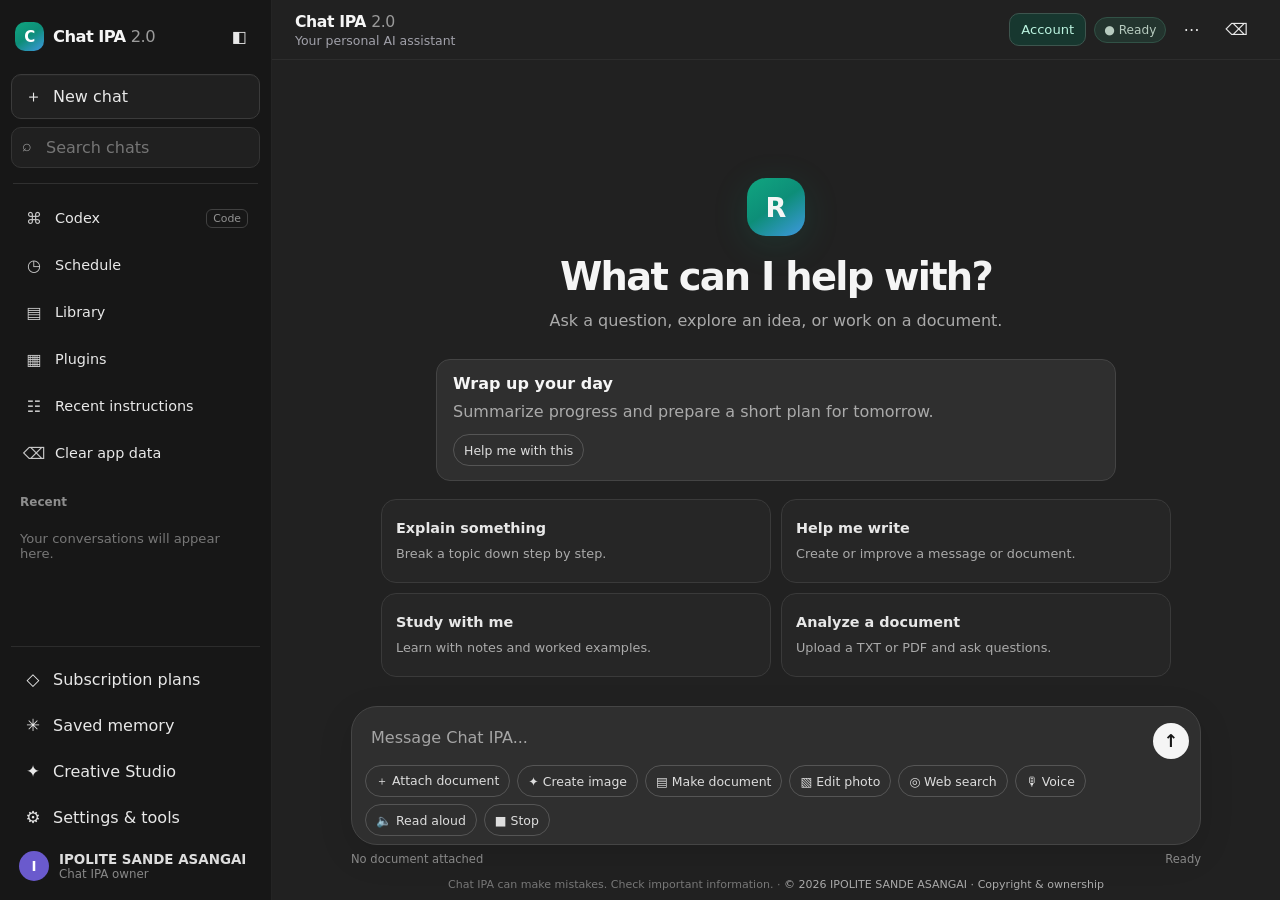
==== templates/index.html @ 5625fd74 "Finish Chat IPA branding in app UI" ====
<!DOCTYPE html>
<html lang="en">
<head>
  <meta charset="UTF-8">
  <meta name="viewport" content="width=device-width, initial-scale=1, viewport-fit=cover">
  <meta name="theme-color" content="#212121">
  <meta name="application-name" content="Chat IPA">
  <meta name="apple-mobile-web-app-capable" content="yes">
  <meta name="apple-mobile-web-app-title" content="Chat IPA">
  <meta name="apple-mobile-web-app-status-bar-style" content="black-translucent">
  <meta name="description" content="Chat IPA — your personal AI assistant for chat, voice, documents and web search.">
  <meta name="robots" content="index, follow">
  <link rel="canonical" href="https://rydon-ai-2.onrender.com/">
  <meta property="og:type" content="website">
  <meta property="og:site_name" content="Chat IPA">
  <meta property="og:title" content="Chat IPA — Your Personal AI Assistant">
  <meta property="og:description" content="Chat with Chat IPA, use voice features, work with documents, and search the web.">
  <meta property="og:url" content="https://rydon-ai-2.onrender.com/">
  <meta name="twitter:card" content="summary">
  <meta name="twitter:title" content="Chat IPA — Your Personal AI Assistant">
  <meta name="twitter:description" content="Chat with Chat IPA, use voice features, work with documents, and search the web.">
  <link rel="manifest" href="/static/manifest.webmanifest">
  <link rel="icon" href="/static/rydon-icon.svg" type="image/svg+xml">
  <link rel="apple-touch-icon" sizes="180x180" href="/static/apple-touch-icon.png">
  <title>Chat IPA</title>
  <style>
    :root{color-scheme:dark;--bg:#212121;--sidebar:#171717;--panel:#2f2f2f;--panel2:#262626;--line:#3c3c3c;--text:#f5f5f5;--muted:#aaa;--accent:#10a37f}
    *{box-sizing:border-box}html,body{height:100%;width:100%;margin:0}
    body{font-family:Inter,ui-sans-serif,system-ui,-apple-system,BlinkMacSystemFont,"Segoe UI",sans-serif;background:var(--bg);color:var(--text);overflow:hidden}
    button,input,textarea{font:inherit}button{cursor:pointer;color:inherit}
    .app{height:100dvh;display:flex;width:100%}
    .sidebar{width:265px;flex:0 0 265px;background:var(--sidebar);display:flex;flex-direction:column;padding:12px;gap:10px;border-right:1px solid #252525;transition:width .2s,flex-basis .2s}
    .brand-row{display:flex;align-items:center;justify-content:space-between;padding:5px 3px 10px}
    .brand{display:flex;align-items:center;gap:9px;font-weight:750;letter-spacing:-.04em;font-size:1.02rem}
    .brand-mark{width:29px;height:29px;border-radius:10px;background:linear-gradient(135deg,#10a37f,#4d9bff);display:grid;place-items:center;font-size:15px;font-weight:800;color:white}
    .icon-btn,.side-btn{border:1px solid transparent;background:transparent;border-radius:10px;display:flex;align-items:center;gap:10px;padding:10px 11px;color:#e8e8e8;text-align:left}
    .icon-btn{justify-content:center;padding:8px;min-width:34px}
    .icon-btn:hover,.side-btn:hover,.chat-item:hover{background:#262626}
    .side-btn.primary{border-color:#3d3d3d;background:#202020}
    .side-btn .glyph{width:20px;text-align:center;font-size:1.05rem}
    .search-wrap{position:relative}
    #searchChats{width:100%;padding:10px 11px 10px 34px;border:1px solid #303030;background:#202020;color:white;border-radius:10px;outline:none}
    .search-icon{position:absolute;left:11px;top:9px;color:#999}
    .section-label{font-size:.75rem;color:#8e8e8e;font-weight:650;padding:12px 9px 2px}
    #chatList{overflow:auto;display:flex;flex-direction:column;gap:3px;min-height:0}
    .chat-item{display:flex;align-items:center;gap:7px;border:0;background:transparent;border-radius:8px;text-align:left;padding:10px;font-size:.87rem;color:#ddd;min-width:0}
    .chat-item.active{background:#292929}
    .chat-item span{overflow:hidden;text-overflow:ellipsis;white-space:nowrap;flex:1}
    .chat-item .delete-chat{border:0;background:transparent;color:#999;padding:2px 5px;border-radius:5px;display:none}
    .chat-item:hover .delete-chat{display:block}
    .sidebar-bottom{margin-top:auto;border-top:1px solid #2c2c2c;padding-top:10px;display:grid;gap:4px}
    .profile{display:flex;align-items:center;gap:10px;padding:9px 8px;color:#ddd;font-size:.84rem}
    .avatar{width:30px;height:30px;border-radius:50%;background:#6a5acd;display:grid;place-items:center;font-weight:700;color:#fff}
    .main{flex:1;min-width:0;display:flex;flex-direction:column;height:100dvh;position:relative}
    .topbar{height:58px;flex:0 0 58px;display:flex;align-items:center;justify-content:space-between;padding:0 20px;border-bottom:1px solid rgba(255,255,255,.045)}
    .top-title{font-weight:650;font-size:.98rem}.top-sub{font-size:.78rem;color:#999;margin-top:2px}
    .top-actions{display:flex;align-items:center;gap:8px}
    .status-pill{font-size:.76rem;color:#b7cbbf;background:#23342e;border:1px solid #315246;border-radius:20px;padding:5px 9px}
    #chat{flex:1;min-height:0;overflow-y:auto;overflow-wrap:anywhere;scroll-behavior:smooth;padding:24px 22px 20px}
    .welcome{max-width:760px;margin:10vh auto 0;text-align:center}
    .welcome-mark{width:58px;height:58px;margin:0 auto 18px;border-radius:19px;display:grid;place-items:center;background:linear-gradient(135deg,#10a37f,#4d9bff);font-size:27px;font-weight:800;box-shadow:0 10px 40px #0004}
    .welcome h1{font-size:clamp(1.7rem,3vw,2.5rem);font-weight:650;letter-spacing:-.05em;margin:0 0 9px}
    .welcome p{color:#aaa;margin:0 0 25px}
    .suggestions{display:grid;grid-template-columns:repeat(2,minmax(0,1fr));gap:10px;text-align:left}
    .suggestion{background:#262626;border:1px solid #3b3b3b;border-radius:15px;padding:14px;color:#e7e7e7;text-align:left;line-height:1.4}
    .suggestion:hover{background:#303030;border-color:#555}
    .suggestion strong{display:block;font-size:.9rem;margin-bottom:4px}.suggestion small{color:#aaa;font-size:.8rem}
    .messages{max-width:790px;margin:0 auto}
    .msg-row{display:flex;gap:12px;margin:0 0 25px;align-items:flex-start;width:100%}
    .msg-avatar{width:30px;height:30px;flex:0 0 30px;border-radius:50%;display:grid;place-items:center;font-size:.83rem;font-weight:750}
    .msg-avatar.user-avatar{background:#555}.msg-avatar.ai-avatar{background:#10a37f;color:white}
    .msg-content{min-width:0;flex:1;padding-top:3px;line-height:1.72;font-size:.96rem;white-space:pre-wrap;overflow-wrap:anywhere}
    .user-message-row{justify-content:flex-end}
    .user-message-row .msg-avatar{display:none}
    .user-message-row .msg-content{flex:0 1 auto;max-width:min(78%,640px);padding:10px 15px;border:1px solid #414141;border-radius:20px;background:#303030;line-height:1.55}
    .assistant-message-row .msg-content{max-width:100%}
    @media(max-width:600px){.user-message-row .msg-content{max-width:90%}}
    .msg-actions{display:flex;gap:5px;margin-top:8px}
    .msg-actions button{background:transparent;border:1px solid transparent;color:#999;padding:4px 7px;border-radius:7px;font-size:.76rem}
    .msg-actions button:hover{border-color:#454545;color:#eee}
    .composer-area{padding:12px 20px calc(10px + env(safe-area-inset-bottom, 0px));flex:0 0 auto}
    .composer-shell{max-width:820px;margin:0 auto;background:#2f2f2f;border:1px solid #484848;border-radius:24px;padding:10px 11px 8px;box-shadow:0 8px 35px #0002}
    #form{display:flex;align-items:flex-end;gap:8px}
    #message{flex:1;min-width:0;max-height:180px;resize:vertical;border:0;outline:0;background:transparent;color:white;padding:9px 8px;line-height:1.5}
    #message::placeholder{color:#a5a5a5}
    .send-btn{background:#f5f5f5;color:#171717;border:0;border-radius:50%;width:36px;height:36px;display:grid;place-items:center;font-weight:800;font-size:1.1rem;flex:0 0 36px}
    .send-btn:disabled{opacity:.45;cursor:wait}
    .composer-tools{display:flex;align-items:center;gap:7px;flex-wrap:wrap;padding:6px 2px 0}
    .tool-btn,.file-label{background:transparent;border:1px solid #555;color:#ddd;border-radius:18px;padding:6px 10px;font-size:.78rem;display:inline-flex;align-items:center;gap:6px}
    .tool-btn:hover,.file-label:hover{background:#3c3c3c}
    .tool-btn.active{border-color:#10a37f;color:#7fe2c3;background:#17372f}
    .tool-btn:disabled{opacity:.45;cursor:wait}
    .tool-btn.mode-active{border-color:#10a37f;color:#8ee7ca;background:#17372f}
    #file{display:none}
    .chat-generated-image{display:block;max-width:min(100%,640px);max-height:640px;object-fit:contain;border-radius:14px;border:1px solid #454545;margin-top:12px;background:#171717}
    .image-result-actions{display:flex;gap:8px;flex-wrap:wrap;margin-top:9px}
    .image-result-actions a{font-size:.8rem;color:#ddd;text-decoration:none;border:1px solid #555;border-radius:9px;padding:6px 10px}
    .image-result-actions a:hover{background:#383838}
    .statusline{max-width:820px;margin:7px auto 0;display:flex;justify-content:space-between;gap:10px;color:#888;font-size:.72rem;min-height:1.2em}
    .legal{font-size:.69rem;color:#777;text-align:center;padding:0 12px 9px}
    .legal a{color:#aaa;text-decoration:none}.legal a:hover{text-decoration:underline}
    .mobile-menu{display:none}
    .sidebar.collapsed{width:0;flex-basis:0;padding:0;overflow:hidden;border:0}
    @media(max-width:760px){
      .sidebar{position:fixed;z-index:20;inset:0 auto 0 0;width:270px;transform:translateX(-100%);box-shadow:15px 0 50px #0007}
      .sidebar.mobile-open{transform:translateX(0)}
      .mobile-menu{display:flex}
      .topbar{padding:0 12px}.composer-area{padding:8px 10px calc(8px + env(safe-area-inset-bottom, 0px))}.status-pill{display:none}
      #chat{padding:16px 13px}.welcome{margin-top:8vh}.suggestions{grid-template-columns:1fr}
      .msg-row{gap:9px;margin-bottom:20px}.msg-content{font-size:.93rem}
      .legal{font-size:.64rem}.tool-btn,.file-label{padding:6px 8px}
    }

    .account-btn{border:1px solid #3d554e;background:#17372f;color:#baf3df;border-radius:10px;padding:8px 11px;font-size:.82rem;white-space:nowrap}
    .account-btn:hover{background:#21473c}
    .modal-backdrop{position:fixed;inset:0;z-index:100;background:#000b;display:flex;align-items:center;justify-content:center;padding:18px;overflow:auto}
    .modal-backdrop[hidden]{display:none}
    .account-modal{position:relative;width:min(440px,100%);max-height:min(90dvh,900px);overflow:auto;background:#212121;border:1px solid #3d3d3d;border-radius:24px;box-shadow:0 24px 90px #0009;padding:30px 28px 26px}
    .modal-head{display:flex;flex-direction:column;align-items:center;text-align:center;gap:0;margin-bottom:24px;padding:6px 24px 0}
    .modal-head h2{margin:0;font-size:1.55rem;font-weight:650;letter-spacing:-.04em}.modal-head p{margin:8px 0 0;color:#aaa;font-size:.9rem;line-height:1.45}
    .account-brandmark{width:44px;height:44px;border-radius:15px;background:linear-gradient(135deg,#10a37f,#4d9bff);display:grid;place-items:center;color:white;font-weight:800;font-size:1.35rem;margin:0 auto 17px;box-shadow:0 7px 25px #0004}
    #closeAccountModal{position:absolute;top:0;right:0;width:34px;height:34px;padding:5px;border-radius:50%;font-size:15px}
    .modal-close{border:1px solid #444;background:#292929;color:#fff;border-radius:9px;padding:7px 11px}
    .account-tabs{display:flex;gap:4px;margin:0 0 22px;padding:4px;background:#171717;border:1px solid #383838;border-radius:12px}
    .account-tab{flex:1;border:1px solid transparent;background:transparent;color:#aaa;border-radius:8px;padding:10px;font-weight:600}
    .account-tab.active{background:#303030;border-color:#414141;color:#fff}
    .account-field{display:block;width:100%;margin:8px 0 18px;background:#171717;border:1px solid #4a4a4a;border-radius:12px;color:white;padding:13px 14px;font:inherit;outline:none;transition:border-color .15s,box-shadow .15s}.account-field:focus{border-color:#10a37f;box-shadow:0 0 0 3px #10a37f26}
    .account-form label{font-size:.86rem;color:#e5e5e5;font-weight:550}
    .account-primary{border:0;background:#f5f5f5;color:#171717;border-radius:12px;padding:13px 14px;font-weight:700;width:100%;transition:opacity .15s,transform .15s}.account-primary:hover{background:#e7e7e7}.account-primary:active{transform:scale(.99)}
    .account-primary:disabled{opacity:.55;cursor:wait}
    .account-message{min-height:1.5em;color:#baf3df;font-size:.85rem;margin:10px 0}
    .account-message.error{color:#ffb4b4}
    .plan-grid{display:grid;grid-template-columns:repeat(3,minmax(0,1fr));gap:12px;margin:16px 0}
    .plan-card{display:flex;flex-direction:column;gap:10px;border:1px solid #414141;background:#262626;border-radius:15px;padding:15px;min-width:0}
    .plan-card.featured{border-color:#10a37f;background:#1d302b}
    .plan-card h3{margin:0;font-size:1.05rem}.plan-price{font-size:1.2rem;font-weight:750}.plan-card p,.plan-card li{font-size:.82rem;color:#bbb;line-height:1.5}
    .plan-card ul{padding-left:18px;margin:0;flex:1}.plan-card button{margin-top:auto}
    .account-summary{border:1px solid #414141;background:#262626;border-radius:13px;padding:14px;margin:12px 0}
    .account-summary strong{display:block;font-size:1rem}.account-summary span{color:#aaa;font-size:.84rem}
    @media(max-width:650px){.plan-grid{grid-template-columns:1fr}.account-modal{padding:26px 20px 22px;border-radius:22px}.top-actions .account-btn{font-size:.74rem;padding:7px 8px}}
    @media(prefers-reduced-motion:reduce){*,*::before,*::after{scroll-behavior:auto!important;transition:none!important}}
  </style>
  <link rel="stylesheet" href="/static/workspace.css?v=2">
  <link rel="stylesheet" href="/static/window-refresh.css?v=1">
</head>
<body>
<div class="app">
  <aside class="sidebar" id="sidebar">
    <div class="brand-row">
      <div class="brand"><span class="brand-mark">C</span><span>Chat IPA <span style="color:#9b9b9b;font-weight:500">2.0</span></span></div>
      <button class="icon-btn" id="closeSidebar" type="button" aria-label="Close sidebar">◧</button>
    </div>
    <button class="side-btn primary" id="newChat" type="button"><span class="glyph">＋</span> New chat</button>
    <div class="search-wrap"><span class="search-icon">⌕</span><input id="searchChats" type="search" placeholder="Search chats" aria-label="Search chats"></div>
    <div class="section-label">Recent</div>
    <div id="chatList"></div>
    <div class="sidebar-bottom">
      <button class="side-btn" id="plansButton" type="button"><span class="glyph">◇</span> Subscription plans</button>
      <button class="side-btn" id="memory" type="button"><span class="glyph">✳</span> Saved memory</button>
      <a class="side-btn" href="/studio" style="text-decoration:none"><span class="glyph">✦</span> Creative Studio</a>
      <button class="side-btn" id="settings" type="button"><span class="glyph">⚙</span> Settings & tools</button>
      <div class="profile"><div class="avatar">I</div><div><div style="font-weight:650">IPOLITE SANDE ASANGAI</div><div style="color:#888;font-size:.74rem">Chat IPA owner</div></div></div>
    </div>
  </aside>
  <main class="main">
    <header class="topbar">
      <div style="display:flex;align-items:center;gap:10px;min-width:0">
        <button class="icon-btn mobile-menu" id="openSidebar" type="button" aria-label="Open sidebar">☰</button>
        <div><div class="top-title">Chat IPA <span style="color:#999;font-weight:450">2.0</span></div><div class="top-sub">Your personal AI assistant</div></div>
      </div>
      <div class="top-actions"><button class="account-btn" id="accountButton" type="button">Log in / Create account</button><span class="status-pill" id="connectionBadge">● Ready</span><button class="icon-btn" id="clear" type="button" title="Clear current chat" aria-label="Clear current chat">⌫</button></div>
    </header>
    <section id="chat" aria-live="polite"></section>
    <section class="composer-area">
      <div class="composer-shell">
        <form id="form">
          <textarea id="message" rows="1" placeholder="Message Chat IPA..." autocomplete="off" required maxlength="4000"></textarea>
          <button class="send-btn" id="send" type="submit" title="Send message" aria-label="Send message">↑</button>
        </form>
        <div class="composer-tools">
          <label class="file-label" for="file">＋ Attach document</label><input id="file" type="file" accept=".txt,.pdf,text/plain,application/pdf">
          <button class="tool-btn" id="createImage" type="button" aria-pressed="false">✦ Create image</button>
          <button class="tool-btn" id="createDocument" type="button" aria-pressed="false">▤ Make document</button>
          <button class="tool-btn" id="editImage" type="button">▧ Edit photo</button>
          <input id="imageFile" type="file" accept="image/jpeg,image/png,image/webp" style="display:none">
          <button class="tool-btn" id="webSearch" type="button" aria-pressed="false">◎ Web search</button>
          <button class="tool-btn" id="voice" type="button">🎙 Voice</button>
          <button class="tool-btn" id="replyVoice" type="button">🔈 Read aloud</button>
          <button class="tool-btn" id="stopVoice" type="button">■ Stop</button>
        </div>
      </div>
      <div class="statusline"><span id="fileStatus">No document attached</span><span id="status">Ready</span></div>
    </section>
    <footer class="legal">Chat IPA can make mistakes. Check important information. · <a href="/copyright">© 2026 IPOLITE SANDE ASANGAI · Copyright &amp; ownership</a></footer>
  </main>
</div>
<div class="modal-backdrop" id="accountBackdrop" hidden>
  <section class="account-modal" role="dialog" aria-modal="true" aria-labelledby="accountModalTitle">
    <div class="modal-head">
      <button class="modal-close" id="closeAccountModal" type="button" aria-label="Close account window">✕</button>
      <div class="account-brandmark" aria-hidden="true">C</div>
      <h2 id="accountModalTitle">Welcome to Chat IPA</h2>
      <p>Log in or create an account to continue</p>
    </div>
    <div id="accountSignedOut">
      <div class="account-tabs">
        <button class="account-tab active" id="showLogin" type="button">Log in</button>
        <button class="account-tab" id="showRegister" type="button">Create account</button>
      </div>
      <form class="account-form" id="accountForm">
        <div id="registerNameWrap" hidden><label for="accountName">Full name</label><input class="account-field" id="accountName" name="name" autocomplete="name" maxlength="80" placeholder="Your name"></div>
        <label for="accountEmail">Email address</label><input class="account-field" id="accountEmail" name="email" type="email" autocomplete="email" maxlength="254" required placeholder="you@example.com">
        <label for="accountPassword">Password</label><input class="account-field" id="accountPassword" name="password" type="password" autocomplete="current-password" minlength="10" maxlength="256" required placeholder="At least 10 characters">
        <button class="account-primary" id="accountSubmit" type="submit">Log in</button>
      </form>
    </div>
    <div id="accountSignedIn" hidden>
      <div class="account-summary"><strong id="accountDisplayName">Welcome back</strong><span id="accountDisplayEmail"></span><p id="accountPlanStatus"></p></div>
      <div style="display:flex;gap:8px;flex-wrap:wrap"><button class="account-primary" id="managePlans" type="button" style="flex:1">View plans</button><button class="modal-close" id="logoutButton" type="button">Log out</button></div>
    </div>
    <div class="account-message" id="accountMessage" role="status" aria-live="polite"></div>
    <div id="subscriptionArea" hidden>
      <h3 style="margin:18px 0 4px">Choose your plan</h3>
      <p style="color:#aaa;font-size:.85rem;margin:0">Choose Free or a paid subscription. Paid access activates only after the payment provider confirms it.</p>
      <div class="plan-grid">
        <article class="plan-card">
          <h3>Free</h3><div class="plan-price">KSh 0</div>
          <p>Get started with core RYDON features.</p>
          <ul><li>Basic AI chat, subject to availability</li><li>Creative Studio access</li><li>Usage limits apply</li></ul>
          <button class="modal-close plan-action" data-plan="free" type="button">Use Free</button>
        </article>
        <article class="plan-card featured">
          <h3>Plus</h3><div class="plan-price">Monthly subscription</div>
          <p>For regular study, writing and creative work.</p>
          <ul><li>Higher-tier plan when configured</li><li>Subscription managed securely</li><li>Provider quotas still apply</li></ul>
          <button class="account-primary plan-action" data-plan="plus" type="button">Choose Plus</button>
        </article>
        <article class="plan-card">
          <h3>Pro</h3><div class="plan-price">Monthly subscription</div>
          <p>For heavier personal and professional use.</p>
          <ul><li>Highest RYDON plan tier when configured</li><li>Subscription managed securely</li><li>Provider quotas still apply</li></ul>
          <button class="account-primary plan-action" data-plan="pro" type="button">Choose Pro</button>
        </article>
      </div>
      <p style="color:#888;font-size:.78rem">Important: paid plan prices and feature limits must be configured by the owner in Stripe before checkout is enabled. No payment is taken by this page itself.</p>
    </div>
  </section>
</div>
<script>
  const chat = document.getElementById('chat');
  const form = document.getElementById('form');
  const input = document.getElementById('message');
  const send = document.getElementById('send');
  const status = document.getElementById('status');
  const badge = document.getElementById('connectionBadge');
  const fileInput = document.getElementById('file');
  const fileStatus = document.getElementById('fileStatus');
  const createImageButton = document.getElementById('createImage');
  const editImageButton = document.getElementById('editImage');
  const imageFileInput = document.getElementById('imageFile');
  const createDocumentButton = document.getElementById('createDocument');
  let documentMode = false;
  let imageMode = '';
  let selectedImageFile = null;
  const webSearch = document.getElementById('webSearch');
  const voiceButton = document.getElementById('voice');
  const replyVoiceButton = document.getElementById('replyVoice');
  const stopVoiceButton = document.getElementById('stopVoice');
  const sidebar = document.getElementById('sidebar');
  const chatList = document.getElementById('chatList');
  const searchChats = document.getElementById('searchChats');
  const MEMORY_KEY = 'rydon_ai_saved_memory_v1';
  const CONVERSATIONS_KEY = 'rydon_ai_conversations_v1';
  const LEGACY_KEY = 'rydon_ai_history_v2';
  let savedMemory = [];
  try {
    const storedMemory = JSON.parse(localStorage.getItem(MEMORY_KEY) || '[]');
    if (Array.isArray(storedMemory)) savedMemory = storedMemory.filter(x => typeof x === 'string').map(x => x.slice(0,500)).slice(-30);
  } catch (_) { savedMemory = []; }
  let conversations = [];
  try {
    const stored = JSON.parse(localStorage.getItem(CONVERSATIONS_KEY) || '[]');
    if (Array.isArray(stored)) conversations = stored.filter(c => c && typeof c.id === 'string' && Array.isArray(c.messages)).slice(0,60);
  } catch (_) { conversations = []; }
  let activeId = null;
  let history = [];
  let documentContext = '';
  let recognition = null;
  let webEnabled = false;
  let speakReplies = false;
  try {
    const oldHistory = JSON.parse(localStorage.getItem(LEGACY_KEY) || '[]');
    if (!conversations.length && Array.isArray(oldHistory) && oldHistory.length) {
      const msgs = oldHistory.filter(x => x && ['user','assistant'].includes(x.role) && typeof x.content === 'string').slice(-60);
      if (msgs.length) conversations.push({id: makeId(), title: titleFrom(msgs.find(x=>x.role==='user')?.content || 'Previous chat'), messages: msgs, updated: Date.now()});
    }
  } catch (_) {}
  function makeId(){return 'c'+Date.now().toString(36)+Math.random().toString(36).slice(2,7)}
  function titleFrom(s){const t=String(s||'New chat').replace(/\s+/g,' ').trim();return t.length>34?t.slice(0,34)+'…':(t||'New chat')}
  function activeConversation(){return conversations.find(c=>c.id===activeId)}
  function persist(){try{localStorage.setItem(CONVERSATIONS_KEY,JSON.stringify(conversations.slice(0,60)))}catch(_){status.textContent='Browser storage is full; some chat history may not save.'}}
  function renderChatList(){
    const q=searchChats.value.trim().toLowerCase();
    chatList.innerHTML='';
    const filtered=conversations.filter(c=>!q||c.title.toLowerCase().includes(q)||c.messages.some(m=>String(m.content).toLowerCase().includes(q))).sort((a,b)=>(b.updated||0)-(a.updated||0));
    if(!filtered.length){const empty=document.createElement('div');empty.style.cssText='padding:12px 9px;color:#777;font-size:.82rem';empty.textContent=q?'No matching chats':'Your conversations will appear here.';chatList.appendChild(empty);return}
    filtered.forEach(c=>{
      const row=document.createElement('div');row.className='chat-item'+(c.id===activeId?' active':'');row.dataset.chatId=c.id;
      const label=document.createElement('span');label.textContent=c.title;label.title=c.title;
      const del=document.createElement('button');del.className='delete-chat';del.type='button';del.textContent='×';del.title='Delete chat';del.setAttribute('aria-label','Delete '+c.title);
      del.addEventListener('click',e=>{e.stopPropagation();if(!confirm('Delete this conversation?'))return;conversations=conversations.filter(x=>x.id!==c.id);if(activeId===c.id){activeId=null;history=[];showWelcome()}persist();renderChatList()});
      row.append(label,del);row.addEventListener('click',()=>loadConversation(c.id));chatList.appendChild(row);
    });
  }
  function ensureConversation(firstMessage){
    let c=activeConversation();
    if(!c){c={id:makeId(),title:titleFrom(firstMessage||'New chat'),messages:[],updated:Date.now()};conversations.unshift(c);activeId=c.id}
    if(firstMessage&&(!c.messages.length||c.title==='New chat'))c.title=titleFrom(firstMessage);
    c.updated=Date.now();persist();renderChatList();return c;
  }
  function showWelcome(){
    chat.innerHTML='';
    const wrap=document.createElement('div');wrap.className='welcome';
    const mark=document.createElement('div');mark.className='welcome-mark';mark.textContent='R';
    const h=document.createElement('h1');h.textContent='What can I help with?';
    const p=document.createElement('p');p.textContent='Ask a question, explore an idea, or work on a document.';
    // Proactive suggestions use only information already available in this browser.
    const proactive=document.createElement('section');proactive.className='proactive-card';
    proactive.style.cssText='margin:18px auto;padding:14px 16px;max-width:680px;border:1px solid var(--border,#444);border-radius:14px;text-align:left;background:var(--panel,#171717)';
    let proactiveTitle='A useful next step',proactiveText='Want help planning your day? I can turn a goal into clear next actions.';
    try{
      const hour=new Date().getHours();
      if(hour<12){proactiveTitle='Plan your morning';proactiveText='Pick one important task and let RYDON break it into manageable steps.'}
      else if(hour<18){proactiveTitle='Check your progress';proactiveText='Review what remains today and decide what to finish next.'}
      else{proactiveTitle='Wrap up your day';proactiveText='Summarize progress and prepare a short plan for tomorrow.'}
      const tasks=JSON.parse(localStorage.getItem('rydon_workspace_tasks_v1')||'[]');
      const pending=Array.isArray(tasks)?tasks.filter(t=>t&&!t.done):[];
      if(pending.length){proactiveTitle='Your saved tasks';proactiveText='You have '+pending.length+' unfinished task'+(pending.length===1?'':'s')+' saved on this device. Ask me to prioritize them.'}
    }catch(_){}
    const proactiveHeading=document.createElement('strong');proactiveHeading.textContent=proactiveTitle;
    const proactiveCopy=document.createElement('p');proactiveCopy.style.margin='6px 0 10px';proactiveCopy.textContent=proactiveText;
    const proactiveAction=document.createElement('button');proactiveAction.type='button';proactiveAction.className='tool-btn';proactiveAction.textContent='Help me with this';
    proactiveAction.addEventListener('click',()=>{input.value=proactiveTitle==='Your saved tasks'?'Help me prioritize my unfinished tasks and make a realistic plan.':'Help me '+proactiveTitle.toLowerCase()+' with a practical plan and next actions.';input.focus();autoSize()});
    proactive.append(proactiveHeading,proactiveCopy,proactiveAction);
    const suggestions=document.createElement('div');suggestions.className='suggestions';
    [['Explain something','Break a topic down step by step.','Explain a difficult topic step by step with examples.'],['Help me write','Create or improve a message or document.','Help me write a clear, professional message.'],['Study with me','Learn with notes and worked examples.','Help me study a topic with summarized notes and worked examples.'],['Analyze a document','Upload a TXT or PDF and ask questions.','I want to analyze a document I will attach.']];
    const cards=[
      ['Explain something','Break a topic down step by step.','Explain a difficult topic step by step with examples.'],
      ['Help me write','Create or improve a message or document.','Help me write a clear, professional message.'],
      ['Study with me','Learn with notes and worked examples.','Help me study a topic with summarized notes and worked examples.'],
      ['Analyze a document','Upload a TXT or PDF and ask questions.','I want to analyze a document I will attach.']
    ];
    cards.forEach(c=>{const b=document.createElement('button');b.className='suggestion';const strong=document.createElement('strong');strong.textContent=c[0];const small=document.createElement('small');small.textContent=c[1];b.append(strong,small);b.addEventListener('click',()=>{input.value=c[2];input.focus();autoSize()});suggestions.appendChild(b)});
    wrap.append(mark,h,p,proactive,suggestions);chat.appendChild(wrap);
  }
  function addMessage(text,who){
    const row=document.createElement('div');row.className='msg-row '+(who==='user'?'user-message-row':'assistant-message-row');
    const av=document.createElement('div');av.className='msg-avatar '+(who==='user'?'user-avatar':'ai-avatar');av.textContent=who==='user'?'I':'R';
    const body=document.createElement('div');body.className='msg-content';body.textContent=text;
    row.append(av,body);
    if(who==='ai'){
      const actions=document.createElement('div');actions.className='msg-actions';
      const reminder=document.createElement('button');reminder.type='button';reminder.textContent='◷ Save as reminder';reminder.addEventListener('click',()=>{
        const title=prompt('What should the reminder say?',text.slice(0,140));if(!title||!title.trim())return;
        const date=prompt('Reminder date (YYYY-MM-DD)',new Date().toISOString().slice(0,10));if(!date)return;
        const time=prompt('Reminder time (24-hour HH:MM)','18:00');if(!time)return;
        if(!/^\d{4}-\d{2}-\d{2}$/.test(date)||!/^([01]\d|2[0-3]):[0-5]\d$/.test(time)){status.textContent='Use date YYYY-MM-DD and time HH:MM.';return}
        try{const key='rydon_workspace_tasks_v1',items=JSON.parse(localStorage.getItem(key)||'[]');if(!Array.isArray(items))throw new Error('Invalid task storage');items.unshift({title:title.trim().slice(0,180),date,time,done:false,reminded:false});localStorage.setItem(key,JSON.stringify(items.slice(0,100)));status.textContent='Reminder saved on this device. Notifications require permission and this page to remain open.'}
        catch(_){status.textContent='Could not save reminder in browser storage.'}
      });
      actions.appendChild(reminder);
      const copy=document.createElement('button');copy.type='button';copy.textContent='▢ Copy';copy.addEventListener('click',async()=>{try{await navigator.clipboard.writeText(text);copy.textContent='✓ Copied';setTimeout(()=>copy.textContent='▢ Copy',1200)}catch(_){status.textContent='Copy is unavailable in this browser.'}});
      const read=document.createElement('button');read.type='button';read.textContent='🔈 Read aloud';read.addEventListener('click',()=>{if('speechSynthesis'in window){speechSynthesis.cancel();speechSynthesis.speak(new SpeechSynthesisUtterance(text))}});
      actions.append(copy,read);body.appendChild(actions);
    }
    chat.appendChild(row);chat.scrollTop=chat.scrollHeight;
  }
  function renderMessages(){
    chat.innerHTML='';
    if(!history.length){showWelcome();return}
    const wrap=document.createElement('div');wrap.className='messages';chat.appendChild(wrap);
    history.forEach(m=>{const before=chat.children.length;addMessage(m.content,m.role==='user'?'user':'ai');const node=chat.lastElementChild;wrap.appendChild(node)});
    chat.scrollTop=chat.scrollHeight;
  }
  function loadConversation(id){
    activeId=id;const c=activeConversation();if(!c)return;history=c.messages.slice(-60);documentContext='';fileInput.value='';fileStatus.textContent='No document attached';input.placeholder='Message Chat IPA...';renderMessages();renderChatList();sidebar.classList.remove('mobile-open');
  }
  function newChat(){
    activeId=null;history=[];documentContext='';fileInput.value='';fileStatus.textContent='No document attached';input.placeholder='Message Chat IPA...';showWelcome();renderChatList();sidebar.classList.remove('mobile-open');input.focus();
  }
  function saveCurrent(){
    if(!history.length)return;
    const c=ensureConversation(history.find(m=>m.role==='user')?.content||'New chat');
    c.messages=history.slice(-60);c.updated=Date.now();persist();renderChatList();
  }
  function renderMemoryStatus(){}
  function rememberFromMessage(message){
    const trimmed=message.trim(),lower=trimmed.toLowerCase();
    const start=lower.startsWith('please remember ')?16:(lower.startsWith('remember ')?9:-1);
    if(start<0)return;
    const fact=trimmed.slice(start).trim().slice(0,500);if(!fact)return;
    if(!savedMemory.some(item=>item.toLowerCase()===fact.toLowerCase())){savedMemory.push(fact);savedMemory=savedMemory.slice(-30);try{localStorage.setItem(MEMORY_KEY,JSON.stringify(savedMemory))}catch(_){status.textContent='Memory could not be saved.'}}
    status.textContent='Memory saved in this browser.';
  }
  function autoSize(){input.style.height='auto';input.style.height=Math.min(input.scrollHeight,180)+'px'}
  input.addEventListener('input',autoSize);
  function setImageMode(mode){
    imageMode = imageMode === mode ? '' : mode;
    createImageButton.classList.toggle('mode-active', imageMode === 'generate');
    createImageButton.setAttribute('aria-pressed', String(imageMode === 'generate'));
    editImageButton.classList.toggle('mode-active', imageMode === 'edit');
    input.placeholder = imageMode === 'generate' ? 'Describe the image to create…' : imageMode === 'edit' ? 'Describe how to edit your photo…' : (selectedImageFile ? 'Describe the edit for your photo…' : 'Message Chat IPA...');
    status.textContent = imageMode === 'generate' ? 'Image creation mode · describe what you want' : imageMode === 'edit' ? 'Photo editing mode · choose a photo' : 'Ready';
    if (!imageMode && !selectedImageFile) input.placeholder = 'Message Chat IPA...';
  }
  createImageButton.addEventListener('click',()=>{
    documentMode=false;createDocumentButton.classList.remove('mode-active');createDocumentButton.setAttribute('aria-pressed','false');
    setImageMode('generate');
  });
  createDocumentButton.addEventListener('click',()=>{
    documentMode=!documentMode;
    if(documentMode){
      imageMode='';selectedImageFile=null;imageFileInput.value='';
      createImageButton.classList.remove('mode-active');createImageButton.setAttribute('aria-pressed','false');
      editImageButton.classList.remove('mode-active');createDocumentButton.classList.add('mode-active');
      input.placeholder='Describe the document you want to create…';
      status.textContent='Document creation mode · describe the content and format';
    }else{
      createDocumentButton.classList.remove('mode-active');
      input.placeholder='Message Chat IPA...';status.textContent='Ready';
    }
    createDocumentButton.setAttribute('aria-pressed',String(documentMode));
  });

  editImageButton.addEventListener('click',()=>{
    documentMode=false;createDocumentButton.classList.remove('mode-active');createDocumentButton.setAttribute('aria-pressed','false');
    imageMode='edit';
    createImageButton.classList.remove('mode-active');
    createImageButton.setAttribute('aria-pressed','false');
    editImageButton.classList.add('mode-active');
    input.placeholder='Describe how to edit your photo…';
    imageFileInput.click();
  });
  imageFileInput.addEventListener('change',()=>{
    selectedImageFile = imageFileInput.files && imageFileInput.files[0] || null;
    if(selectedImageFile && selectedImageFile.size > 5*1024*1024){
      selectedImageFile=null;imageFileInput.value='';
      status.textContent='Choose an image smaller than 5 MB.';return;
    }
    if(selectedImageFile){
      imageMode='edit';editImageButton.classList.add('mode-active');
      createImageButton.classList.remove('mode-active');createImageButton.setAttribute('aria-pressed','false');
      fileStatus.textContent='Photo attached: '+selectedImageFile.name;
      input.placeholder='Describe how to edit this photo…';input.focus();
    }
  });
  async function appendDocumentExports(content){
    const target=chat.querySelector('.msg-row:last-child .msg-content');
    if(!target)return;
    const actions=document.createElement('div');actions.className='image-result-actions';
    ['txt','docx','pdf'].forEach(format=>{
      const button=document.createElement('button');button.type='button';button.className='tool-btn';button.textContent='Download '+format.toUpperCase();
      button.addEventListener('click',async()=>{
        button.disabled=true;status.textContent='Preparing '+format.toUpperCase()+' download…';
        try{
          const response=await fetch('/api/studio/export',{method:'POST',headers:{'Content-Type':'application/json'},body:JSON.stringify({content,format,filename:'rydon-document'})});
          if(!response.ok){let data={};try{data=await response.json()}catch(_){}throw new Error(data.error||'Document export failed.')}
          const blob=await response.blob(),url=URL.createObjectURL(blob),a=document.createElement('a');
          a.href=url;a.download='rydon-document.'+format;document.body.appendChild(a);a.click();a.remove();URL.revokeObjectURL(url);status.textContent='Document downloaded.';
        }catch(error){status.textContent=error.message||'Could not export document.'}
        finally{button.disabled=false}
      });
      actions.appendChild(button);
    });
    target.appendChild(actions);
  }
  function appendImageResult(src, downloadName){
    const target=chat.querySelector('.msg-row:last-child .msg-content');
    if(!target||!src)return;
    const img=document.createElement('img');
    img.className='chat-generated-image';
    img.alt=downloadName==='rydon-edited-photo.png'?'AI-edited photo':'AI-generated image';
    img.src=src;
    const actions=document.createElement('div');actions.className='image-result-actions';
    const open=document.createElement('a');open.href=src;open.target='_blank';open.rel='noopener noreferrer';open.textContent='Open image';
    const download=document.createElement('a');download.href=src;download.download=downloadName;download.textContent='Download image';
    actions.append(open,download);target.append(img,actions);chat.scrollTop=chat.scrollHeight;
  }
  document.getElementById('newChat').addEventListener('click',newChat);
  document.getElementById('closeSidebar').addEventListener('click',()=>sidebar.classList.toggle('collapsed'));
  document.getElementById('openSidebar').addEventListener('click',()=>sidebar.classList.toggle('mobile-open'));
  searchChats.addEventListener('input',renderChatList);
  webSearch.addEventListener('click',()=>{webEnabled=!webEnabled;webSearch.classList.toggle('active',webEnabled);webSearch.setAttribute('aria-pressed',String(webEnabled));status.textContent=webEnabled?'Web search enabled':'Web search disabled'});
  document.getElementById('settings').addEventListener('click',()=>alert('Chat IPA tools:\n\n• Web search: toggle it in the message box\n• Attach: upload a TXT or PDF (up to 5 MB)\n• Voice: use your microphone (browser permission required)\n• Read aloud: use the speaker button under an AI reply\n• Saved memory and chat history are stored in this browser.'));
  document.getElementById('memory').addEventListener('click',()=>{
    const current=savedMemory.join('\n');
    const action=prompt('Edit your local Chat IPA memory. One preference per line. This stays in this browser.\n\nType CLEAR to erase it, or edit the lines below:',current);
    if(action===null)return;
    if(action.trim().toUpperCase()==='CLEAR'){savedMemory=[];localStorage.removeItem(MEMORY_KEY);status.textContent='Local memory erased.';return}
    savedMemory=action.split(/\r?\n/).map(x=>x.trim()).filter(Boolean).map(x=>x.slice(0,500)).slice(-30);
    try{localStorage.setItem(MEMORY_KEY,JSON.stringify(savedMemory));status.textContent='Local memory updated on this device.'}
    catch(_){status.textContent='Could not save local memory. Browser storage may be full.'}
  });
  fileInput.addEventListener('change',async()=>{
    const file=fileInput.files&&fileInput.files[0];if(!file)return;
    if(file.size>5*1024*1024){fileStatus.textContent='File too large. Maximum size is 5 MB.';fileInput.value='';return}
    const body=new FormData();body.append('file',file);fileStatus.textContent='Reading '+file.name+'…';
    try{const response=await fetch('/api/upload',{method:'POST',body});const data=await response.json();if(!response.ok||!data.ok)throw new Error(data.error||'Upload failed.');documentContext=data.text;fileStatus.textContent='Attached: '+data.filename+(data.truncated?' (text shortened)':'');input.placeholder='Ask about '+data.filename+'…'}
    catch(err){documentContext='';fileStatus.textContent=err.message||'Could not read file.'}
  });
  form.addEventListener('submit',async e=>{
    e.preventDefault();const message=input.value.trim();if(!message)return;
    rememberFromMessage(message);ensureConversation(message);
    if(chat.querySelector('.welcome'))chat.innerHTML='';
    addMessage(message,'user');history.push({role:'user',content:message});saveCurrent();
    input.value='';autoSize();send.disabled=true;
    // Route clear image-creation requests to the image API instead of ordinary chat,
    // where the language model might only describe the picture in words.
    const imageRequestText=message.trim();
    const isImageHowTo=/\b(how\s+(do\s+i|can\s+i|to)|explain|teach\s+me|what\s+is)\b.{0,35}\b(create|generate|draw|make|image|picture|illustration|artwork|logo)\b/i.test(imageRequestText);
    const hasImageSubject=/\b(image|picture|photo|illustration|artwork|logo|wallpaper|poster|portrait|drawing|visual)\b/i.test(imageRequestText);
    const hasCreationIntent=/\b(create|generate|draw|make|design|render|produce|show|give)\b/i.test(imageRequestText)
      || /\b(i want|i need|can you|could you|please)\b.{0,45}\b(image|picture|photo|illustration|artwork|logo|wallpaper|poster|portrait|drawing|visual)\b/i.test(imageRequestText)
      || /\b(image|picture|photo|illustration|artwork|logo|wallpaper|poster|portrait|drawing)\s+of\b/i.test(imageRequestText);
    const runImageMode=imageMode || (!isImageHowTo && hasImageSubject && hasCreationIntent ? 'generate' : '');
    const runDocumentMode=documentMode || (!runImageMode && !imageMode && /\b(create|make|write|draft|prepare|generate)\b.{0,35}\b(document|report|essay|letter|proposal|resume|résumé|cv)\b/i.test(message));
    status.textContent=runImageMode==='generate'?'Creating image…':runImageMode==='edit'?'Editing photo…':runDocumentMode?'Creating document…':'Thinking…';
    badge.textContent='● Working';
    try{
      if(runDocumentMode){
        const response=await fetch('/api/studio/document',{method:'POST',headers:{'Content-Type':'application/json'},body:JSON.stringify({kind:'professional document',prompt:message})});
        const data=await response.json();if(!response.ok)throw new Error(data.error||'Document creation failed.');
        const content=String(data.content||'');if(!content.trim())throw new Error('The AI provider returned an empty document.');
        addMessage(content,'ai');await appendDocumentExports(content);
        history.push({role:'assistant',content:content});
        documentMode=false;createDocumentButton.classList.remove('mode-active');createDocumentButton.setAttribute('aria-pressed','false');
        input.placeholder='Message Chat IPA...';status.textContent='Document ready · download it below';badge.textContent='● Connected';
      }else if(runImageMode==='generate'){
        const response=await fetch('/api/studio/image',{method:'POST',headers:{'Content-Type':'application/json'},body:JSON.stringify({prompt:message})});
        const data=await response.json();if(!response.ok)throw new Error(data.error||'Image generation failed.');
        const src=data.url||(data.b64_json?'data:image/png;base64,'+data.b64_json:'');
        if(!src)throw new Error('The provider returned no image.');
        addMessage('Here is your generated image.','ai');appendImageResult(src,'rydon-generated-image.png');
        history.push({role:'assistant',content:'Here is your generated image. [Image shown in this chat]'});
        imageMode='';createImageButton.classList.remove('mode-active');createImageButton.setAttribute('aria-pressed','false');input.placeholder='Message Chat IPA...';
        status.textContent='Image generated';badge.textContent='● Connected';
      }else if(imageMode==='edit'){
        if(!selectedImageFile)throw new Error('Choose a photo with Edit photo, then describe the changes.');
        const payload=new FormData();payload.append('image',selectedImageFile);payload.append('prompt',message);payload.append('provider','free');
        const response=await fetch('/api/studio/edit',{method:'POST',body:payload});
        const data=await response.json();if(!response.ok)throw new Error(data.error||'Photo editing failed.');
        const src=data.url||(data.b64_json?'data:'+(data.mime_type||'image/png')+';base64,'+data.b64_json:'');
        if(!src)throw new Error('The provider returned no edited image.');
        addMessage('Here is your edited photo.','ai');appendImageResult(src,'rydon-edited-photo.png');
        history.push({role:'assistant',content:'Here is your edited photo. [Image shown in this chat]'});
        selectedImageFile=null;imageFileInput.value='';fileStatus.textContent='No image attached';
        status.textContent='Photo edit complete';badge.textContent='● Connected';
      }else{
        const res=await fetch('/api/chat',{method:'POST',headers:{'Content-Type':'application/json'},body:JSON.stringify({message,history:history.slice(-25,-1),document_context:documentContext,web_search:webEnabled})});
        const data=await res.json();const reply=data.reply||'No response received.';
        if(!res.ok)throw new Error(reply);
        addMessage(reply,'ai');history.push({role:'assistant',content:reply});
        status.textContent='Connected';badge.textContent='● Connected';
        if(speakReplies&&'speechSynthesis'in window&&data.reply){speechSynthesis.cancel();speechSynthesis.speak(new SpeechSynthesisUtterance(reply))}
      }
      history=history.slice(-60);saveCurrent();
    }catch(err){
      const messageText=err.message||'Could not complete the request. Please try again.';
      addMessage(messageText,'ai');history.push({role:'assistant',content:messageText});history=history.slice(-60);saveCurrent();
      status.textContent=messageText;badge.textContent='● Error';
    }finally{send.disabled=false;input.focus()}
  });
  voiceButton.addEventListener('click',()=>{
    const SpeechRecognition=window.SpeechRecognition||window.webkitSpeechRecognition;
    if(!SpeechRecognition){status.textContent='Voice input is not supported here. Try Chrome and allow microphone access.';return}
    if(recognition){try{recognition.stop()}catch(_){}}
    recognition=new SpeechRecognition();recognition.lang='en-KE';recognition.interimResults=false;recognition.maxAlternatives=1;
    recognition.onstart=()=>{status.textContent='Listening… speak now';voiceButton.classList.add('active')};
    recognition.onresult=event=>{input.value=event.results[0][0].transcript;autoSize();input.focus();status.textContent='Voice captured. Press send.'};
    recognition.onerror=event=>{status.textContent='Voice input error: '+event.error};
    recognition.onend=()=>{recognition=null;voiceButton.classList.remove('active')};
    try{recognition.start()}catch(_){status.textContent='Could not start microphone. Check browser permission.'}
  });
  replyVoiceButton.addEventListener('click',()=>{speakReplies=!speakReplies;replyVoiceButton.classList.toggle('active',speakReplies);replyVoiceButton.textContent=speakReplies?'🔊 Read aloud: on':'🔈 Read aloud';status.textContent=speakReplies?'Automatic voice replies enabled':'Automatic voice replies disabled'});
  stopVoiceButton.addEventListener('click',()=>{if('speechSynthesis'in window)speechSynthesis.cancel();speakReplies=false;replyVoiceButton.classList.remove('active');replyVoiceButton.textContent='🔈 Read aloud';status.textContent='Voice playback stopped'});
  document.getElementById('clear').addEventListener('click',()=>{
    if(!history.length){newChat();return}
    if(!confirm('Clear this conversation?'))return;
    conversations=conversations.filter(c=>c.id!==activeId);activeId=null;history=[];documentContext='';fileInput.value='';fileStatus.textContent='No document attached';persist();renderChatList();showWelcome();status.textContent='Conversation cleared.';
  });
  const accountBackdrop = document.getElementById('accountBackdrop');
  const accountButton = document.getElementById('accountButton');
  const accountMessage = document.getElementById('accountMessage');
  const accountForm = document.getElementById('accountForm');
  let authMode = 'login';
  let currentAccount = null;
  function showAccountMessage(message, isError=false){
    accountMessage.textContent = message || '';
    accountMessage.classList.toggle('error', !!isError);
  }
  function setAuthMode(mode){
    authMode = mode;
    const registering = mode === 'register';
    document.getElementById('showLogin').classList.toggle('active', !registering);
    document.getElementById('showRegister').classList.toggle('active', registering);
    document.getElementById('registerNameWrap').hidden = !registering;
    document.getElementById('accountName').required = registering;
    document.getElementById('accountPassword').autocomplete = registering ? 'new-password' : 'current-password';
    document.getElementById('accountPassword').placeholder = registering ? 'Create a password (10+ characters)' : 'Your password';
    document.getElementById('accountSubmit').textContent = registering ? 'Create account' : 'Log in';
    showAccountMessage('');
  }
  function openAccountModal(showPlans=false){
    accountBackdrop.hidden = false;
    document.body.style.overflow = 'hidden';
    document.getElementById('subscriptionArea').hidden = !showPlans;
    if(showPlans) document.getElementById('subscriptionArea').scrollIntoView({behavior:'smooth',block:'start'});
    showAccountMessage('');
    refreshAccount();
    if(!showPlans) setTimeout(()=>document.getElementById('accountEmail').focus(),0);
  }
  function closeAccountModal(){
    accountBackdrop.hidden = true;
    document.body.style.overflow = '';
  }
  async function refreshAccount(){
    try{
      const response = await fetch('/api/auth/me');
      const data = await response.json();
      currentAccount = data.account || null;
      document.getElementById('accountSignedOut').hidden = !!currentAccount;
      document.getElementById('accountSignedIn').hidden = !currentAccount;
      document.getElementById('accountButton').textContent = currentAccount ? (currentAccount.name.split(' ')[0]+' · Account') : 'Log in / Create account';
      if(currentAccount){
        document.getElementById('accountDisplayName').textContent = 'Welcome, '+currentAccount.name;
        document.getElementById('accountDisplayEmail').textContent = currentAccount.email;
        document.getElementById('accountPlanStatus').textContent = 'Plan: '+currentAccount.plan.toUpperCase()+' · Status: '+currentAccount.subscription_status;
      }
    }catch(_){accountButton.textContent='Account';}
  }
  accountButton.addEventListener('click',()=>openAccountModal(false));
  document.getElementById('plansButton').addEventListener('click',()=>openAccountModal(true));
  document.getElementById('closeAccountModal').addEventListener('click',closeAccountModal);
  accountBackdrop.addEventListener('click',event=>{if(event.target===accountBackdrop)closeAccountModal()});
  document.addEventListener('keydown',event=>{if(event.key==='Escape'&&!accountBackdrop.hidden)closeAccountModal()});
  document.getElementById('showLogin').addEventListener('click',()=>setAuthMode('login'));
  document.getElementById('showRegister').addEventListener('click',()=>setAuthMode('register'));
  document.getElementById('managePlans').addEventListener('click',()=>document.getElementById('subscriptionArea').scrollIntoView({behavior:'smooth',block:'start'}));
  document.getElementById('logoutButton').addEventListener('click',async()=>{
    try{await fetch('/api/auth/logout',{method:'POST'});currentAccount=null;await refreshAccount();setAuthMode('login');showAccountMessage('You have logged out.');}
    catch(_){showAccountMessage('Could not log out right now.',true)}
  });
  accountForm.addEventListener('submit',async event=>{
    event.preventDefault();
    const submit=document.getElementById('accountSubmit');
    submit.disabled=true;showAccountMessage(authMode==='register'?'Creating your account…':'Logging in…');
    const body={email:document.getElementById('accountEmail').value.trim(),password:document.getElementById('accountPassword').value};
    if(authMode==='register')body.name=document.getElementById('accountName').value.trim();
    try{
      const response=await fetch(authMode==='register'?'/api/auth/register':'/api/auth/login',{
        method:'POST',headers:{'Content-Type':'application/json'},body:JSON.stringify(body)
      });
      const data=await response.json();
      if(!response.ok)throw new Error(data.error||'Account request failed.');
      const wasRegistering = authMode==='register';
      accountForm.reset();await refreshAccount();setAuthMode('login');
      showAccountMessage(wasRegistering?'Account created successfully. You are logged in.':'You are logged in.');
    }catch(error){showAccountMessage(error.message||'Could not complete the account request.',true)}
    finally{submit.disabled=false}
  });
  document.querySelectorAll('.plan-action').forEach(button=>{
    button.addEventListener('click',async()=>{
      const plan=button.dataset.plan;
      if(!currentAccount){
        setAuthMode('register');
        showAccountMessage('Create an account or log in before selecting a plan.');
        document.getElementById('accountEmail').focus();
        return;
      }
      button.disabled=true;
      showAccountMessage(plan==='free'?'Updating your plan…':'Preparing secure checkout…');
      try{
        const response=await fetch(plan==='free'?'/api/account/plan':'/api/billing/checkout',{
          method:'POST',headers:{'Content-Type':'application/json'},body:JSON.stringify({plan})
        });
        const data=await response.json();
        if(!response.ok)throw new Error(data.error||'Could not update your subscription.');
        if(plan==='free'){
          currentAccount=data.account;await refreshAccount();showAccountMessage('Your account is on the Free plan.');
        }else if(data.url){
          window.location.assign(data.url);
        }
      }catch(error){showAccountMessage(error.message||'Could not update your subscription.',true)}
      finally{button.disabled=false}
    });
  });
  refreshAccount();
  const subscriptionResult = new URLSearchParams(location.search).get('subscription');
  if(subscriptionResult==='success')openAccountModal(true);
  else if(subscriptionResult==='cancelled')openAccountModal(true);
  if(subscriptionResult)window.history.replaceState({},'',location.pathname);
  renderChatList();
  if(conversations.length){const newest=conversations.slice().sort((a,b)=>(b.updated||0)-(a.updated||0))[0];loadConversation(newest.id)}else{showWelcome()}
  if('serviceWorker'in navigator&&location.protocol==='https:'){window.addEventListener('load',()=>navigator.serviceWorker.register('/static/service-worker.js').catch(()=>{}))}
</script>
  <script src="/static/workspace.js?v=4" defer></script>
  <script src="/static/chatgpt-tools.js?v=1" defer></script>
</body>
</html>
---- static/workspace.css ----
/* RYDON workspace navigation and utility drawer */
.workspace-nav{display:grid;gap:3px}
.workspace-nav .side-btn{width:100%;font-size:.88rem}
.workspace-nav .glyph{display:inline-grid;place-items:center;width:20px;height:20px;font-size:1rem}
.workspace-nav .side-btn .nav-meta{margin-left:auto;font-size:.68rem;color:#929292}
.workspace-divider{height:1px;background:#2d2d2d;margin:5px 3px}
.workspace-drawer-backdrop{position:fixed;inset:0;z-index:150;background:#0009;display:flex;justify-content:flex-end}
.workspace-drawer-backdrop[hidden]{display:none}
.workspace-drawer{height:100%;width:min(520px,100%);background:var(--sidebar,#171717);border-left:1px solid #383838;display:flex;flex-direction:column;box-shadow:-20px 0 60px #0005}
.workspace-drawer-head{display:flex;align-items:flex-start;justify-content:space-between;gap:16px;padding:22px;border-bottom:1px solid #333}
.workspace-drawer-head h2{font-size:1.18rem;margin:0 0 6px}
.workspace-drawer-head p{font-size:.84rem;color:#aaa;margin:0;line-height:1.5}
.workspace-drawer-body{padding:18px 22px;overflow:auto;flex:1}
.workspace-drawer-body h3{font-size:.94rem;margin:0 0 10px}
.workspace-card{border:1px solid #3b3b3b;background:#222;border-radius:13px;padding:14px;margin:0 0 10px}
.workspace-card p{font-size:.84rem;line-height:1.55;color:#bbb;margin:6px 0}
.workspace-card small{font-size:.75rem;color:#999}
.workspace-action{border:1px solid #484848;background:#303030;color:#f5f5f5;border-radius:9px;padding:9px 12px;font-size:.84rem;text-decoration:none;display:inline-flex;align-items:center;gap:7px}
.workspace-action:hover{background:#3a3a3a}
.workspace-action.primary{background:#10a37f;border-color:#10a37f;color:#fff}
.workspace-input,.workspace-textarea,.workspace-select{width:100%;border:1px solid #444;background:#171717;color:#f5f5f5;border-radius:9px;padding:10px;font:inherit;margin:6px 0 10px}
.workspace-textarea{resize:vertical;min-height:82px}
.workspace-empty{border:1px dashed #444;border-radius:12px;padding:18px;text-align:center;color:#999;font-size:.85rem;line-height:1.5}
.workspace-row{display:flex;align-items:center;gap:10px}
.workspace-row>*:first-child{flex:1;min-width:0}
.workspace-row button{flex-shrink:0}
.workspace-note{white-space:pre-wrap;overflow-wrap:anywhere}
@media(max-width:760px){.workspace-drawer{width:100%;border-left:0}.workspace-drawer-head,.workspace-drawer-body{padding:17px}.workspace-nav .side-btn{padding:10px}}

/* Refined ChatGPT-inspired workspace navigation and accessible responsive states */
.workspace-nav{display:flex;flex-direction:column;gap:3px}
.workspace-nav .side-btn{width:100%;min-height:40px;border-radius:10px;font-size:.9rem;transition:background .15s ease,color .15s ease}
.workspace-nav .side-btn:hover{background:#292929;color:#fff}
.workspace-nav .side-btn:focus-visible,.workspace-action:focus-visible{outline:2px solid var(--accent,#10a37f);outline-offset:2px}
.workspace-nav .nav-meta{border:1px solid #414141;border-radius:6px;padding:2px 6px}
.workspace-drawer-body{overscroll-behavior:contain;scrollbar-gutter:stable}
.workspace-input:focus,.workspace-textarea:focus,.workspace-select:focus{outline:none;border-color:var(--accent,#10a37f);box-shadow:0 0 0 3px #10a37f26}
.workspace-card[hidden]{display:none!important}
.workspace-row{flex-wrap:wrap}
.workspace-row>div{min-width:0}
.workspace-action{cursor:pointer;transition:background .15s ease,border-color .15s ease,transform .15s ease}
.workspace-action:active{transform:scale(.985)}
@media(max-width:760px){.workspace-drawer{max-height:94dvh;border-radius:20px 20px 0 0}.workspace-drawer-head{padding:20px 18px 16px}.workspace-drawer-body{padding:18px 16px calc(22px + env(safe-area-inset-bottom))}.workspace-nav .side-btn{min-height:44px}}
@media(prefers-reduced-motion:reduce){.workspace-action,.workspace-nav .side-btn{transition:none}}
---- static/window-refresh.css ----
/* RYDON AI 2.0 — ChatGPT-inspired window refresh.
   Presentation-only overrides: preserve existing app behavior and controls. */
:root {
  --bg: #212121;
  --sidebar: #171717;
  --panel: #2f2f2f;
  --panel2: #262626;
  --line: #3c3c3c;
  --text: #f5f5f5;
  --muted: #a1a1aa;
  --accent: #10a37f;
}
html { color-scheme: dark; }
body { background: var(--bg); }
.app { isolation: isolate; }
.sidebar {
  width: 272px;
  flex-basis: 272px;
  padding: 13px 11px 10px;
  gap: 8px;
  border-right: 1px solid rgba(255,255,255,.055);
  box-shadow: 8px 0 30px rgba(0,0,0,.06);
}
.brand-row { padding: 5px 4px 11px; }
.brand { letter-spacing: -.035em; }
.brand-mark, .welcome-mark {
  background: linear-gradient(145deg,#10a37f 5%,#0d8e78 48%,#4d9bff 115%);
}
.side-btn, .chat-item, .icon-btn {
  transition: background .15s ease, border-color .15s ease, color .15s ease;
}
.side-btn { min-height: 40px; border-radius: 10px; }
.side-btn.primary {
  border-color: #3b3b3b;
  background: #202020;
  box-shadow: inset 0 1px rgba(255,255,255,.025);
}
#searchChats {
  border-color: #343434;
  background: #202020;
  min-height: 39px;
}
#searchChats:focus-visible, #message:focus-visible,
button:focus-visible, a:focus-visible, input:focus-visible,
textarea:focus-visible {
  outline: 2px solid #10a37f;
  outline-offset: 2px;
}
#chatList { scrollbar-width: thin; scrollbar-color: #484848 transparent; }
.chat-item { min-height: 38px; border-radius: 9px; }
.sidebar-bottom { padding-top: 11px; }
.profile { border-radius: 12px; min-width: 0; }
.profile > div:last-child { min-width: 0; overflow-wrap: anywhere; }
.main { background: var(--bg); }
.topbar {
  position: relative;
  z-index: 2;
  height: 60px;
  flex-basis: 60px;
  padding: 0 23px;
  border-bottom: 1px solid rgba(255,255,255,.055);
  background: rgba(33,33,33,.94);
}
.top-title { letter-spacing: -.025em; }
.top-sub { color: #a1a1aa; }
.status-pill { white-space: nowrap; }
#chat {
  scrollbar-width: thin;
  scrollbar-color: #454545 transparent;
  padding-top: 28px;
}
.welcome {
  max-width: 790px;
  margin-top: clamp(42px, 10vh, 100px);
}
.welcome-mark { box-shadow: 0 8px 36px rgba(16,163,127,.16); }
.welcome h1 { letter-spacing: -.045em; }
.welcome p { line-height: 1.6; }
.suggestion {
  min-height: 84px;
  border-color: #3a3a3a;
  background: #262626;
  transition: background .15s ease, border-color .15s ease, transform .15s ease;
}
.suggestion:hover { background: #2b2b2b; border-color: #555; transform: translateY(-1px); }
.messages { max-width: 800px; }
.msg-row { gap: 13px; margin-bottom: 28px; }
.msg-content { line-height: 1.75; }
.msg-avatar.ai-avatar { background: linear-gradient(145deg,#10a37f,#087f69); }
.composer-area {
  padding: 12px 20px calc(11px + env(safe-area-inset-bottom, 0px));
  background: linear-gradient(180deg,rgba(33,33,33,0),#212121 24%);
}
.composer-shell {
  max-width: 850px;
  border-color: #454545;
  border-radius: 26px;
  background: #2f2f2f;
  box-shadow: 0 10px 35px rgba(0,0,0,.12);
  transition: border-color .15s ease, box-shadow .15s ease;
}
.composer-shell:focus-within {
  border-color: #626262;
  box-shadow: 0 0 0 1px rgba(255,255,255,.025), 0 10px 35px rgba(0,0,0,.16);
}
#message { resize: none; min-height: 42px; }
.send-btn {
  background: #f5f5f5;
  transition: transform .12s ease, background .12s ease;
}
.send-btn:hover:not(:disabled) { background: #fff; transform: translateY(-1px); }
.tool-btn, .file-label { min-height: 32px; }
.tool-btn.active { box-shadow: inset 0 0 0 1px rgba(16,163,127,.12); }
.statusline { max-width: 850px; }
.legal { padding-top: 1px; }
.modal-backdrop { backdrop-filter: blur(7px); }
.account-modal { border-color: #414141; }
@media (min-width: 761px) {
  .sidebar.collapsed { width: 0; flex-basis: 0; }
}
@media (max-width: 760px) {
  .sidebar {
    width: min(86vw, 300px);
    flex-basis: auto;
    padding: 13px 11px 10px;
    transition: transform .22s ease;
  }
  .topbar { height: 56px; flex-basis: 56px; padding: 0 12px; }
  .top-actions { gap: 5px; }
  #chat { padding: 16px 13px 12px; }
  .welcome { margin-top: clamp(24px, 6vh, 56px); }
  .welcome-mark { width: 52px; height: 52px; border-radius: 17px; }
  .suggestion { min-height: 0; }
  .composer-shell { border-radius: 23px; }
  .composer-tools { gap: 6px; }
  .tool-btn, .file-label { font-size: .75rem; }
}
@media (max-width: 390px) {
  .top-sub { display: none; }
  .topbar { gap: 5px; }
  .top-title { font-size: .91rem; }
  .top-actions .account-btn { max-width: 112px; overflow: hidden; text-overflow: ellipsis; }
  .composer-tools { gap: 5px; }
  .tool-btn, .file-label { padding: 5px 7px; }
}
@media (prefers-reduced-motion: reduce) {
  *, *::before, *::after { transition: none !important; animation: none !important; }
}
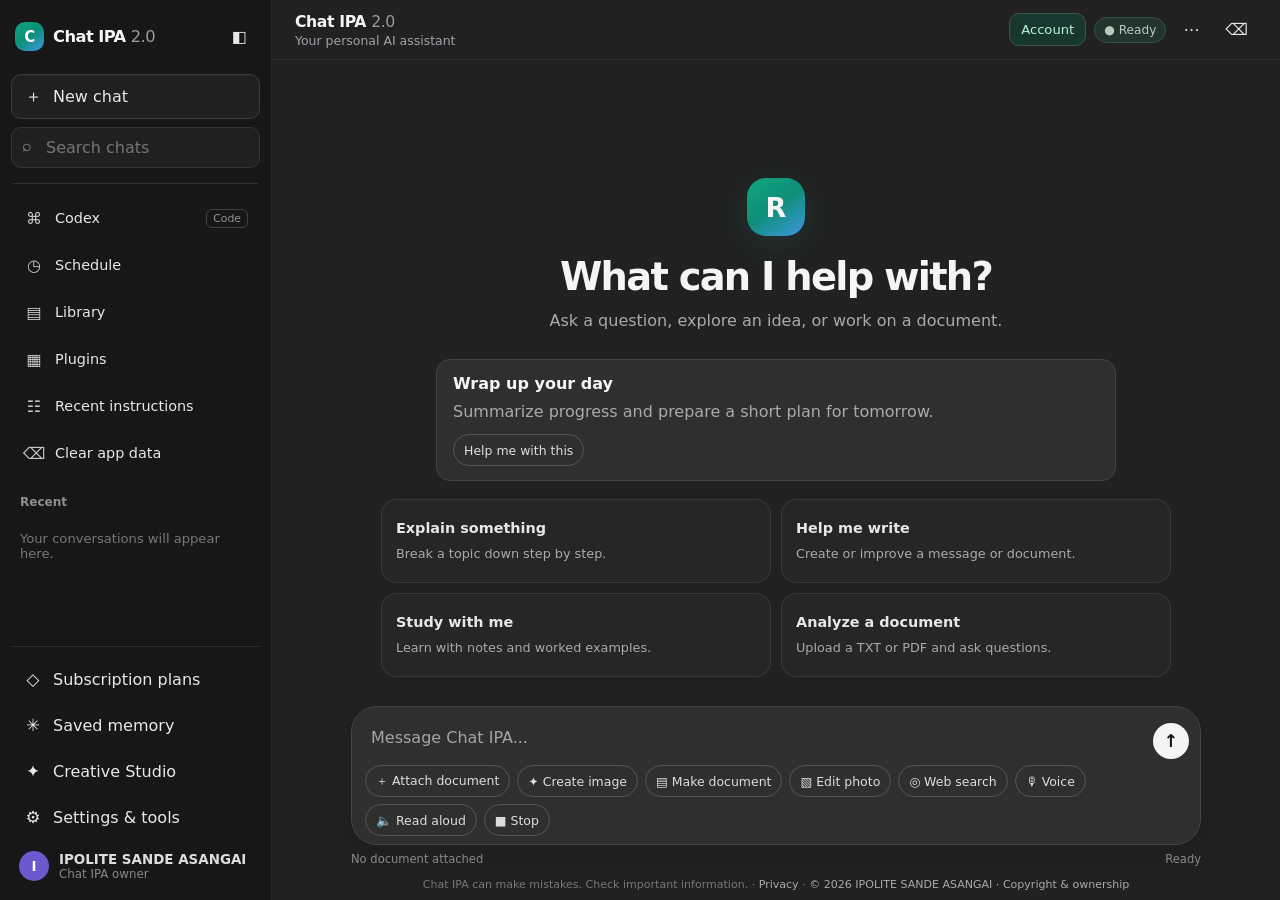
==== commit 42158343: "Add Chat IPA structured metadata and privacy link" ====
--- a/templates/index.html
+++ b/templates/index.html
@@ -19,6 +19,18 @@
   <meta name="twitter:card" content="summary">
   <meta name="twitter:title" content="Chat IPA — Your Personal AI Assistant">
   <meta name="twitter:description" content="Chat with Chat IPA, use voice features, work with documents, and search the web.">
+  <script type="application/ld+json">
+  {
+    "@context": "https://schema.org",
+    "@type": "WebApplication",
+    "name": "Chat IPA",
+    "url": "https://rydon-ai-2.onrender.com/",
+    "description": "A browser-based AI assistant for chat, voice, document help and web search.",
+    "applicationCategory": "UtilitiesApplication",
+    "operatingSystem": "Any",
+    "browserRequirements": "Requires a modern browser and internet access for hosted AI features."
+  }
+  </script>
   <link rel="manifest" href="/static/manifest.webmanifest">
   <link rel="icon" href="/static/rydon-icon.svg" type="image/svg+xml">
   <link rel="apple-touch-icon" sizes="180x180" href="/static/apple-touch-icon.png">
@@ -191,7 +203,7 @@
       </div>
       <div class="statusline"><span id="fileStatus">No document attached</span><span id="status">Ready</span></div>
     </section>
-    <footer class="legal">Chat IPA can make mistakes. Check important information. · <a href="/copyright">© 2026 IPOLITE SANDE ASANGAI · Copyright &amp; ownership</a></footer>
+    <footer class="legal">Chat IPA can make mistakes. Check important information. · <a href="/privacy">Privacy</a> · <a href="/copyright">© 2026 IPOLITE SANDE ASANGAI · Copyright &amp; ownership</a></footer>
   </main>
 </div>
 <div class="modal-backdrop" id="accountBackdrop" hidden>
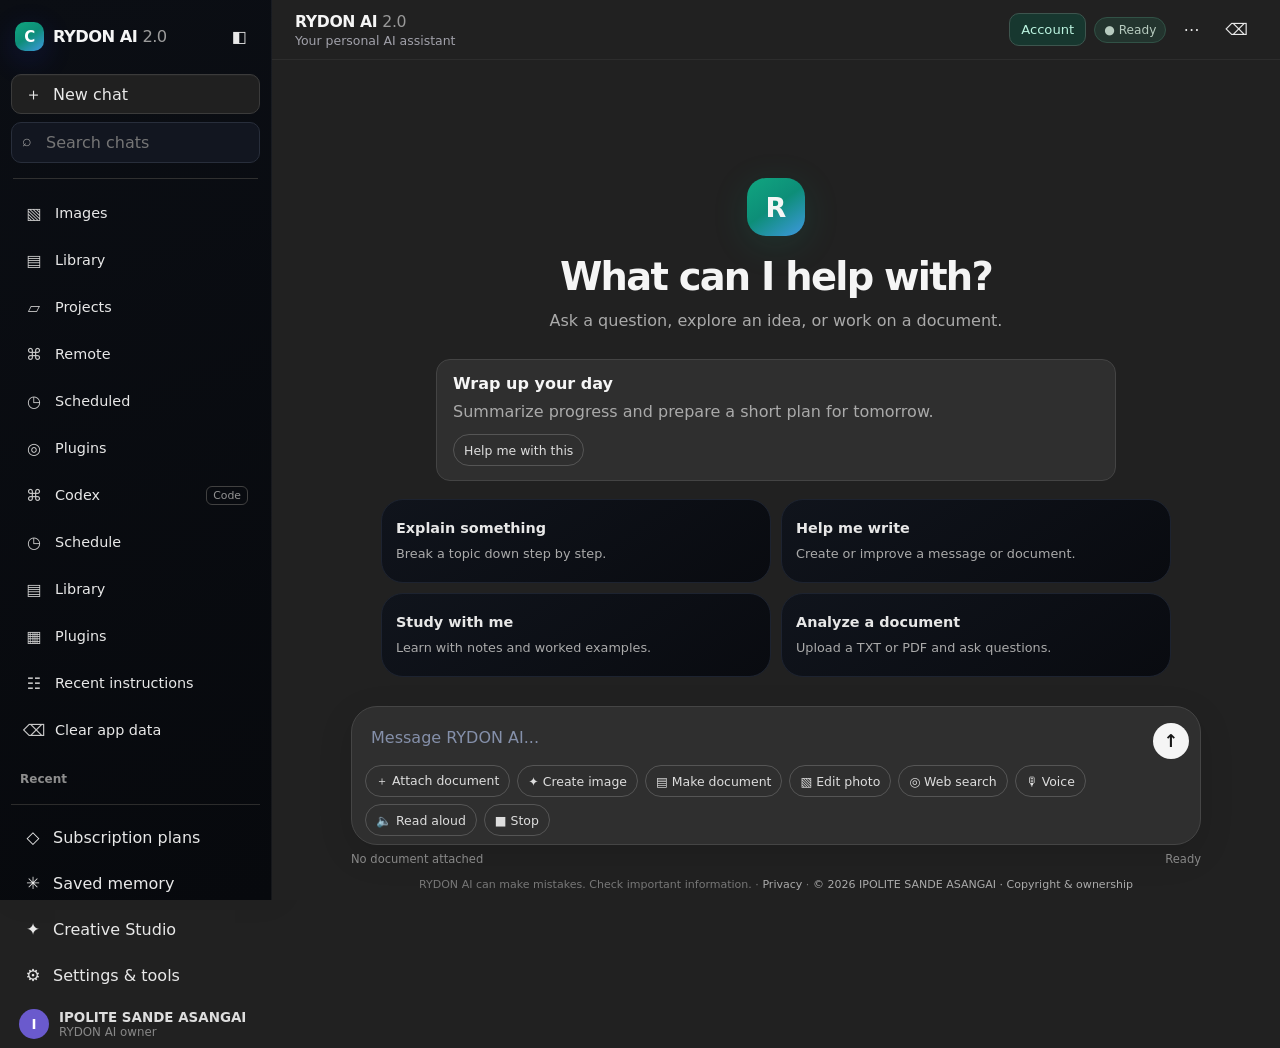
==== commit b4704a4c: "Refresh RYDON AI interface to match approved dark blue-purple mockup" ====
--- a/templates/index.html
+++ b/templates/index.html
@@ -4,26 +4,26 @@
   <meta charset="UTF-8">
   <meta name="viewport" content="width=device-width, initial-scale=1, viewport-fit=cover">
   <meta name="theme-color" content="#212121">
-  <meta name="application-name" content="Chat IPA">
+  <meta name="application-name" content="RYDON AI">
   <meta name="apple-mobile-web-app-capable" content="yes">
-  <meta name="apple-mobile-web-app-title" content="Chat IPA">
+  <meta name="apple-mobile-web-app-title" content="RYDON AI">
   <meta name="apple-mobile-web-app-status-bar-style" content="black-translucent">
-  <meta name="description" content="Chat IPA — your personal AI assistant for chat, voice, documents and web search.">
+  <meta name="description" content="RYDON AI — your personal AI assistant for chat, voice, documents and web search.">
   <meta name="robots" content="index, follow">
   <link rel="canonical" href="https://rydon-ai-2.onrender.com/">
   <meta property="og:type" content="website">
-  <meta property="og:site_name" content="Chat IPA">
-  <meta property="og:title" content="Chat IPA — Your Personal AI Assistant">
-  <meta property="og:description" content="Chat with Chat IPA, use voice features, work with documents, and search the web.">
+  <meta property="og:site_name" content="RYDON AI">
+  <meta property="og:title" content="RYDON AI — Your Personal AI Assistant">
+  <meta property="og:description" content="Chat with RYDON AI, use voice features, work with documents, and search the web.">
   <meta property="og:url" content="https://rydon-ai-2.onrender.com/">
   <meta name="twitter:card" content="summary">
-  <meta name="twitter:title" content="Chat IPA — Your Personal AI Assistant">
-  <meta name="twitter:description" content="Chat with Chat IPA, use voice features, work with documents, and search the web.">
+  <meta name="twitter:title" content="RYDON AI — Your Personal AI Assistant">
+  <meta name="twitter:description" content="Chat with RYDON AI, use voice features, work with documents, and search the web.">
   <script type="application/ld+json">
   {
     "@context": "https://schema.org",
     "@type": "WebApplication",
-    "name": "Chat IPA",
+    "name": "RYDON AI",
     "url": "https://rydon-ai-2.onrender.com/",
     "description": "A browser-based AI assistant for chat, voice, document help and web search.",
     "applicationCategory": "UtilitiesApplication",
@@ -34,7 +34,7 @@
   <link rel="manifest" href="/static/manifest.webmanifest">
   <link rel="icon" href="/static/rydon-icon.svg" type="image/svg+xml">
   <link rel="apple-touch-icon" sizes="180x180" href="/static/apple-touch-icon.png">
-  <title>Chat IPA</title>
+  <title>RYDON AI</title>
   <style>
     :root{color-scheme:dark;--bg:#212121;--sidebar:#171717;--panel:#2f2f2f;--panel2:#262626;--line:#3c3c3c;--text:#f5f5f5;--muted:#aaa;--accent:#10a37f}
     *{box-sizing:border-box}html,body{height:100%;width:100%;margin:0}
@@ -114,13 +114,27 @@
     .mobile-menu{display:none}
     .sidebar.collapsed{width:0;flex-basis:0;padding:0;overflow:hidden;border:0}
     @media(max-width:760px){
-      .sidebar{position:fixed;z-index:20;inset:0 auto 0 0;width:270px;transform:translateX(-100%);box-shadow:15px 0 50px #0007}
+      :root{--bg:#000;--sidebar:#202020;--panel:#2f2f2f}
+      .app,.main{background:#000}
+      .sidebar{position:fixed;z-index:200;inset:0 auto 0 0;width:min(86vw,360px);max-width:360px;transform:translateX(-105%);box-shadow:15px 0 50px #0009;border-right:1px solid #333;transition:transform .22s ease;width:min(86vw,360px);padding:15px;gap:9px}
       .sidebar.mobile-open{transform:translateX(0)}
+      .sidebar.mobile-open:after{content:"";position:fixed;z-index:-1;inset:0 0 0 100%;width:calc(100vw - min(86vw,360px));background:#0009;pointer-events:none}
       .mobile-menu{display:flex}
-      .topbar{padding:0 12px}.composer-area{padding:8px 10px calc(8px + env(safe-area-inset-bottom, 0px))}.status-pill{display:none}
-      #chat{padding:16px 13px}.welcome{margin-top:8vh}.suggestions{grid-template-columns:1fr}
+      .topbar{height:62px;flex-basis:62px;padding:0 13px;border:0;background:#000}
+      .top-title{font-size:.93rem}.top-sub{display:none}
+      .top-actions{gap:6px}.top-actions .account-btn{font-size:.75rem;padding:7px 10px;border-radius:22px;background:#30343b;border-color:#42464e;color:#8ab4f8}
+      .status-pill{display:none}#clear{border-radius:50%;width:38px;height:38px;background:#202020;border-color:#303030}
+      #chat{padding:12px 13px 18px;background:#000}
+      .welcome{margin:10vh auto 0}.welcome-mark{display:none}.welcome h1{font-size:1.65rem;letter-spacing:-.035em}.welcome p{font-size:.9rem}
+      .suggestions{grid-template-columns:1fr}.suggestion{border-radius:13px;background:#151515;border-color:#292929}
       .msg-row{gap:9px;margin-bottom:20px}.msg-content{font-size:.93rem}
-      .legal{font-size:.64rem}.tool-btn,.file-label{padding:6px 8px}
+      .composer-area{padding:8px 10px calc(9px + env(safe-area-inset-bottom, 0px));background:#000}
+      .composer-shell{max-width:820px;background:#2f2f2f;border:1px solid #424242;border-radius:26px;padding:7px 9px 8px;box-shadow:none}
+      #form{gap:5px}#message{padding:10px 7px;max-height:140px;resize:none;font-size:16px}
+      .send-btn{background:#3b82f6;color:white;width:35px;height:35px;flex-basis:35px}
+      .composer-tools{padding:8px 2px 0;gap:6px}
+      .tool-btn,.file-label{padding:6px 8px;font-size:.74rem}
+      .legal{font-size:.64rem;background:#000}
     }
 
     .account-btn{border:1px solid #3d554e;background:#17372f;color:#baf3df;border-radius:10px;padding:8px 11px;font-size:.82rem;white-space:nowrap}
@@ -151,6 +165,41 @@
     .account-summary strong{display:block;font-size:1rem}.account-summary span{color:#aaa;font-size:.84rem}
     @media(max-width:650px){.plan-grid{grid-template-columns:1fr}.account-modal{padding:26px 20px 22px;border-radius:22px}.top-actions .account-btn{font-size:.74rem;padding:7px 8px}}
     @media(prefers-reduced-motion:reduce){*,*::before,*::after{scroll-behavior:auto!important;transition:none!important}}
+  
+    /* RYDON AI visual refresh: match the approved dark mobile mockup */
+    :root{--bg:#000;--sidebar:#090b10;--panel:#171b24;--panel2:#10131a;--line:#252a35;--text:#f7f8fc;--muted:#9ca7bd;--accent:#4b55ff}
+    body,.app,.main{background:#000}
+    .sidebar{background:linear-gradient(160deg,#0b0e14 0%,#07090d 100%);border-right-color:#252a35}
+    .brand-mark,.welcome-mark{background:linear-gradient(135deg,#3977ff 0%,#543bff 100%);box-shadow:0 8px 30px #293dff30}
+    .side-btn.primary{background:#171d2b;border-color:#252d43}
+    .side-btn:hover,.icon-btn:hover,.chat-item:hover{background:#171c28}
+    .side-btn.active,.side-btn[aria-current="page"]{background:#192033;border-color:#202a43}
+    .search-wrap #searchChats{background:#121620;border-color:#282e3b}
+    .workspace-nav .workspace-divider{border-color:#2a3040}
+    .suggestions{gap:10px}
+    .suggestions button,.suggestion,.suggestion-card{background:linear-gradient(145deg,#10141c,#090b10);border:1px solid #1d2330;border-radius:22px;transition:background .18s,border-color .18s,transform .18s}
+    .suggestions button:hover,.suggestion:hover,.suggestion-card:hover{background:#171c29;border-color:#333e5c;transform:translateY(-1px)}
+    .composer-shell{background:linear-gradient(110deg,#1a1f2b,#11151d);border:1px solid #2d3547;border-radius:28px;box-shadow:0 12px 38px #0007}
+    #message{color:#f7f8fc}
+    #message::placeholder{color:#8590aa}
+    .icon-btn,.side-btn{border-radius:13px}
+    .chat-item{border-radius:10px}
+    .workspace-drawer{background:#0d1017;border-color:#2a3040}
+    .workspace-drawer-head{background:linear-gradient(135deg,#202b52,transparent 65%);border-color:#2a3040}
+    .workspace-drawer-head #workspaceClose{background:#171c28;border-color:#30384a}
+    @media(max-width:760px){
+      :root{--bg:#000;--sidebar:#080b10;--panel:#171b24}
+      .sidebar{background:linear-gradient(160deg,#0b0e14,#07090d);border-right:1px solid #252a35}
+      .welcome{margin-top:clamp(48px,13vh,110px);padding:0 5px}
+      .welcome-mark{width:66px;height:66px;border-radius:22px;font-size:30px}
+      .welcome h1{font-size:2rem;letter-spacing:-.045em}
+      .welcome p{color:#a2abc0}
+      .suggestions{gap:9px}
+      .suggestions button,.suggestion,.suggestion-card{min-height:64px;border-radius:20px;text-align:left;padding:15px}
+      .composer-area{padding-left:12px;padding-right:12px}
+      .composer-shell{padding:9px 10px 8px;border-radius:28px}
+    }
+
   </style>
   <link rel="stylesheet" href="/static/workspace.css?v=2">
   <link rel="stylesheet" href="/static/window-refresh.css?v=1">
@@ -159,7 +208,7 @@
 <div class="app">
   <aside class="sidebar" id="sidebar">
     <div class="brand-row">
-      <div class="brand"><span class="brand-mark">C</span><span>Chat IPA <span style="color:#9b9b9b;font-weight:500">2.0</span></span></div>
+      <div class="brand"><span class="brand-mark">C</span><span>RYDON AI <span style="color:#9b9b9b;font-weight:500">2.0</span></span></div>
       <button class="icon-btn" id="closeSidebar" type="button" aria-label="Close sidebar">◧</button>
     </div>
     <button class="side-btn primary" id="newChat" type="button"><span class="glyph">＋</span> New chat</button>
@@ -171,14 +220,14 @@
       <button class="side-btn" id="memory" type="button"><span class="glyph">✳</span> Saved memory</button>
       <a class="side-btn" href="/studio" style="text-decoration:none"><span class="glyph">✦</span> Creative Studio</a>
       <button class="side-btn" id="settings" type="button"><span class="glyph">⚙</span> Settings & tools</button>
-      <div class="profile"><div class="avatar">I</div><div><div style="font-weight:650">IPOLITE SANDE ASANGAI</div><div style="color:#888;font-size:.74rem">Chat IPA owner</div></div></div>
+      <div class="profile"><div class="avatar">I</div><div><div style="font-weight:650">IPOLITE SANDE ASANGAI</div><div style="color:#888;font-size:.74rem">RYDON AI owner</div></div></div>
     </div>
   </aside>
   <main class="main">
     <header class="topbar">
       <div style="display:flex;align-items:center;gap:10px;min-width:0">
         <button class="icon-btn mobile-menu" id="openSidebar" type="button" aria-label="Open sidebar">☰</button>
-        <div><div class="top-title">Chat IPA <span style="color:#999;font-weight:450">2.0</span></div><div class="top-sub">Your personal AI assistant</div></div>
+        <div><div class="top-title">RYDON AI <span style="color:#999;font-weight:450">2.0</span></div><div class="top-sub">Your personal AI assistant</div></div>
       </div>
       <div class="top-actions"><button class="account-btn" id="accountButton" type="button">Log in / Create account</button><span class="status-pill" id="connectionBadge">● Ready</span><button class="icon-btn" id="clear" type="button" title="Clear current chat" aria-label="Clear current chat">⌫</button></div>
     </header>
@@ -186,7 +235,7 @@
     <section class="composer-area">
       <div class="composer-shell">
         <form id="form">
-          <textarea id="message" rows="1" placeholder="Message Chat IPA..." autocomplete="off" required maxlength="4000"></textarea>
+          <textarea id="message" rows="1" placeholder="Message RYDON AI..." autocomplete="off" required maxlength="4000"></textarea>
           <button class="send-btn" id="send" type="submit" title="Send message" aria-label="Send message">↑</button>
         </form>
         <div class="composer-tools">
@@ -203,7 +252,7 @@
       </div>
       <div class="statusline"><span id="fileStatus">No document attached</span><span id="status">Ready</span></div>
     </section>
-    <footer class="legal">Chat IPA can make mistakes. Check important information. · <a href="/privacy">Privacy</a> · <a href="/copyright">© 2026 IPOLITE SANDE ASANGAI · Copyright &amp; ownership</a></footer>
+    <footer class="legal">RYDON AI can make mistakes. Check important information. · <a href="/privacy">Privacy</a> · <a href="/copyright">© 2026 IPOLITE SANDE ASANGAI · Copyright &amp; ownership</a></footer>
   </main>
 </div>
 <div class="modal-backdrop" id="accountBackdrop" hidden>
@@ -211,7 +260,7 @@
     <div class="modal-head">
       <button class="modal-close" id="closeAccountModal" type="button" aria-label="Close account window">✕</button>
       <div class="account-brandmark" aria-hidden="true">C</div>
-      <h2 id="accountModalTitle">Welcome to Chat IPA</h2>
+      <h2 id="accountModalTitle">Welcome to RYDON AI</h2>
       <p>Log in or create an account to continue</p>
     </div>
     <div id="accountSignedOut">
@@ -221,9 +270,11 @@
       </div>
       <form class="account-form" id="accountForm">
         <div id="registerNameWrap" hidden><label for="accountName">Full name</label><input class="account-field" id="accountName" name="name" autocomplete="name" maxlength="80" placeholder="Your name"></div>
+        <div id="registerMobileWrap" hidden><label for="accountMobile">Mobile number <span style="color:#aaa;font-weight:400">(optional)</span></label><input class="account-field" id="accountMobile" name="mobile_number" type="tel" autocomplete="tel" inputmode="tel" maxlength="32" placeholder="e.g. +254 712 345678"></div>
         <label for="accountEmail">Email address</label><input class="account-field" id="accountEmail" name="email" type="email" autocomplete="email" maxlength="254" required placeholder="you@example.com">
         <label for="accountPassword">Password</label><input class="account-field" id="accountPassword" name="password" type="password" autocomplete="current-password" minlength="10" maxlength="256" required placeholder="At least 10 characters">
         <button class="account-primary" id="accountSubmit" type="submit">Log in</button>
+        <p id="forgotPasswordWrap" style="text-align:center;margin:13px 0 0;font-size:.85rem"><a href="/reset-password" style="color:#baf3df;text-decoration:none">Forgot password?</a></p>
       </form>
     </div>
     <div id="accountSignedIn" hidden>
@@ -395,10 +446,10 @@
     chat.scrollTop=chat.scrollHeight;
   }
   function loadConversation(id){
-    activeId=id;const c=activeConversation();if(!c)return;history=c.messages.slice(-60);documentContext='';fileInput.value='';fileStatus.textContent='No document attached';input.placeholder='Message Chat IPA...';renderMessages();renderChatList();sidebar.classList.remove('mobile-open');
+    activeId=id;const c=activeConversation();if(!c)return;history=c.messages.slice(-60);documentContext='';fileInput.value='';fileStatus.textContent='No document attached';input.placeholder='Message RYDON AI...';renderMessages();renderChatList();sidebar.classList.remove('mobile-open');
   }
   function newChat(){
-    activeId=null;history=[];documentContext='';fileInput.value='';fileStatus.textContent='No document attached';input.placeholder='Message Chat IPA...';showWelcome();renderChatList();sidebar.classList.remove('mobile-open');input.focus();
+    activeId=null;history=[];documentContext='';fileInput.value='';fileStatus.textContent='No document attached';input.placeholder='Message RYDON AI...';showWelcome();renderChatList();sidebar.classList.remove('mobile-open');input.focus();
   }
   function saveCurrent(){
     if(!history.length)return;
@@ -421,9 +472,9 @@
     createImageButton.classList.toggle('mode-active', imageMode === 'generate');
     createImageButton.setAttribute('aria-pressed', String(imageMode === 'generate'));
     editImageButton.classList.toggle('mode-active', imageMode === 'edit');
-    input.placeholder = imageMode === 'generate' ? 'Describe the image to create…' : imageMode === 'edit' ? 'Describe how to edit your photo…' : (selectedImageFile ? 'Describe the edit for your photo…' : 'Message Chat IPA...');
+    input.placeholder = imageMode === 'generate' ? 'Describe the image to create…' : imageMode === 'edit' ? 'Describe how to edit your photo…' : (selectedImageFile ? 'Describe the edit for your photo…' : 'Message RYDON AI...');
     status.textContent = imageMode === 'generate' ? 'Image creation mode · describe what you want' : imageMode === 'edit' ? 'Photo editing mode · choose a photo' : 'Ready';
-    if (!imageMode && !selectedImageFile) input.placeholder = 'Message Chat IPA...';
+    if (!imageMode && !selectedImageFile) input.placeholder = 'Message RYDON AI...';
   }
   createImageButton.addEventListener('click',()=>{
     documentMode=false;createDocumentButton.classList.remove('mode-active');createDocumentButton.setAttribute('aria-pressed','false');
@@ -439,7 +490,7 @@
       status.textContent='Document creation mode · describe the content and format';
     }else{
       createDocumentButton.classList.remove('mode-active');
-      input.placeholder='Message Chat IPA...';status.textContent='Ready';
+      input.placeholder='Message RYDON AI...';status.textContent='Ready';
     }
     createDocumentButton.setAttribute('aria-pressed',String(documentMode));
   });
@@ -503,10 +554,10 @@
   document.getElementById('openSidebar').addEventListener('click',()=>sidebar.classList.toggle('mobile-open'));
   searchChats.addEventListener('input',renderChatList);
   webSearch.addEventListener('click',()=>{webEnabled=!webEnabled;webSearch.classList.toggle('active',webEnabled);webSearch.setAttribute('aria-pressed',String(webEnabled));status.textContent=webEnabled?'Web search enabled':'Web search disabled'});
-  document.getElementById('settings').addEventListener('click',()=>alert('Chat IPA tools:\n\n• Web search: toggle it in the message box\n• Attach: upload a TXT or PDF (up to 5 MB)\n• Voice: use your microphone (browser permission required)\n• Read aloud: use the speaker button under an AI reply\n• Saved memory and chat history are stored in this browser.'));
+  document.getElementById('settings').addEventListener('click',()=>alert('RYDON AI tools:\n\n• Web search: toggle it in the message box\n• Attach: upload a TXT or PDF (up to 5 MB)\n• Voice: use your microphone (browser permission required)\n• Read aloud: use the speaker button under an AI reply\n• Saved memory and chat history are stored in this browser.'));
   document.getElementById('memory').addEventListener('click',()=>{
     const current=savedMemory.join('\n');
-    const action=prompt('Edit your local Chat IPA memory. One preference per line. This stays in this browser.\n\nType CLEAR to erase it, or edit the lines below:',current);
+    const action=prompt('Edit your local RYDON AI memory. One preference per line. This stays in this browser.\n\nType CLEAR to erase it, or edit the lines below:',current);
     if(action===null)return;
     if(action.trim().toUpperCase()==='CLEAR'){savedMemory=[];localStorage.removeItem(MEMORY_KEY);status.textContent='Local memory erased.';return}
     savedMemory=action.split(/\r?\n/).map(x=>x.trim()).filter(Boolean).map(x=>x.slice(0,500)).slice(-30);
@@ -546,7 +597,7 @@
         addMessage(content,'ai');await appendDocumentExports(content);
         history.push({role:'assistant',content:content});
         documentMode=false;createDocumentButton.classList.remove('mode-active');createDocumentButton.setAttribute('aria-pressed','false');
-        input.placeholder='Message Chat IPA...';status.textContent='Document ready · download it below';badge.textContent='● Connected';
+        input.placeholder='Message RYDON AI...';status.textContent='Document ready · download it below';badge.textContent='● Connected';
       }else if(runImageMode==='generate'){
         const response=await fetch('/api/studio/image',{method:'POST',headers:{'Content-Type':'application/json'},body:JSON.stringify({prompt:message})});
         const data=await response.json();if(!response.ok)throw new Error(data.error||'Image generation failed.');
@@ -554,7 +605,7 @@
         if(!src)throw new Error('The provider returned no image.');
         addMessage('Here is your generated image.','ai');appendImageResult(src,'rydon-generated-image.png');
         history.push({role:'assistant',content:'Here is your generated image. [Image shown in this chat]'});
-        imageMode='';createImageButton.classList.remove('mode-active');createImageButton.setAttribute('aria-pressed','false');input.placeholder='Message Chat IPA...';
+        imageMode='';createImageButton.classList.remove('mode-active');createImageButton.setAttribute('aria-pressed','false');input.placeholder='Message RYDON AI...';
         status.textContent='Image generated';badge.textContent='● Connected';
       }else if(imageMode==='edit'){
         if(!selectedImageFile)throw new Error('Choose a photo with Edit photo, then describe the changes.');
@@ -616,6 +667,7 @@
     document.getElementById('showLogin').classList.toggle('active', !registering);
     document.getElementById('showRegister').classList.toggle('active', registering);
     document.getElementById('registerNameWrap').hidden = !registering;
+    document.getElementById('registerMobileWrap').hidden = !registering;
     document.getElementById('accountName').required = registering;
     document.getElementById('accountPassword').autocomplete = registering ? 'new-password' : 'current-password';
     document.getElementById('accountPassword').placeholder = registering ? 'Create a password (10+ characters)' : 'Your password';
@@ -667,7 +719,10 @@
     const submit=document.getElementById('accountSubmit');
     submit.disabled=true;showAccountMessage(authMode==='register'?'Creating your account…':'Logging in…');
     const body={email:document.getElementById('accountEmail').value.trim(),password:document.getElementById('accountPassword').value};
-    if(authMode==='register')body.name=document.getElementById('accountName').value.trim();
+    if(authMode==='register'){
+      body.name=document.getElementById('accountName').value.trim();
+      body.mobile_number=document.getElementById('accountMobile').value.trim();
+    }
     try{
       const response=await fetch(authMode==='register'?'/api/auth/register':'/api/auth/login',{
         method:'POST',headers:{'Content-Type':'application/json'},body:JSON.stringify(body)
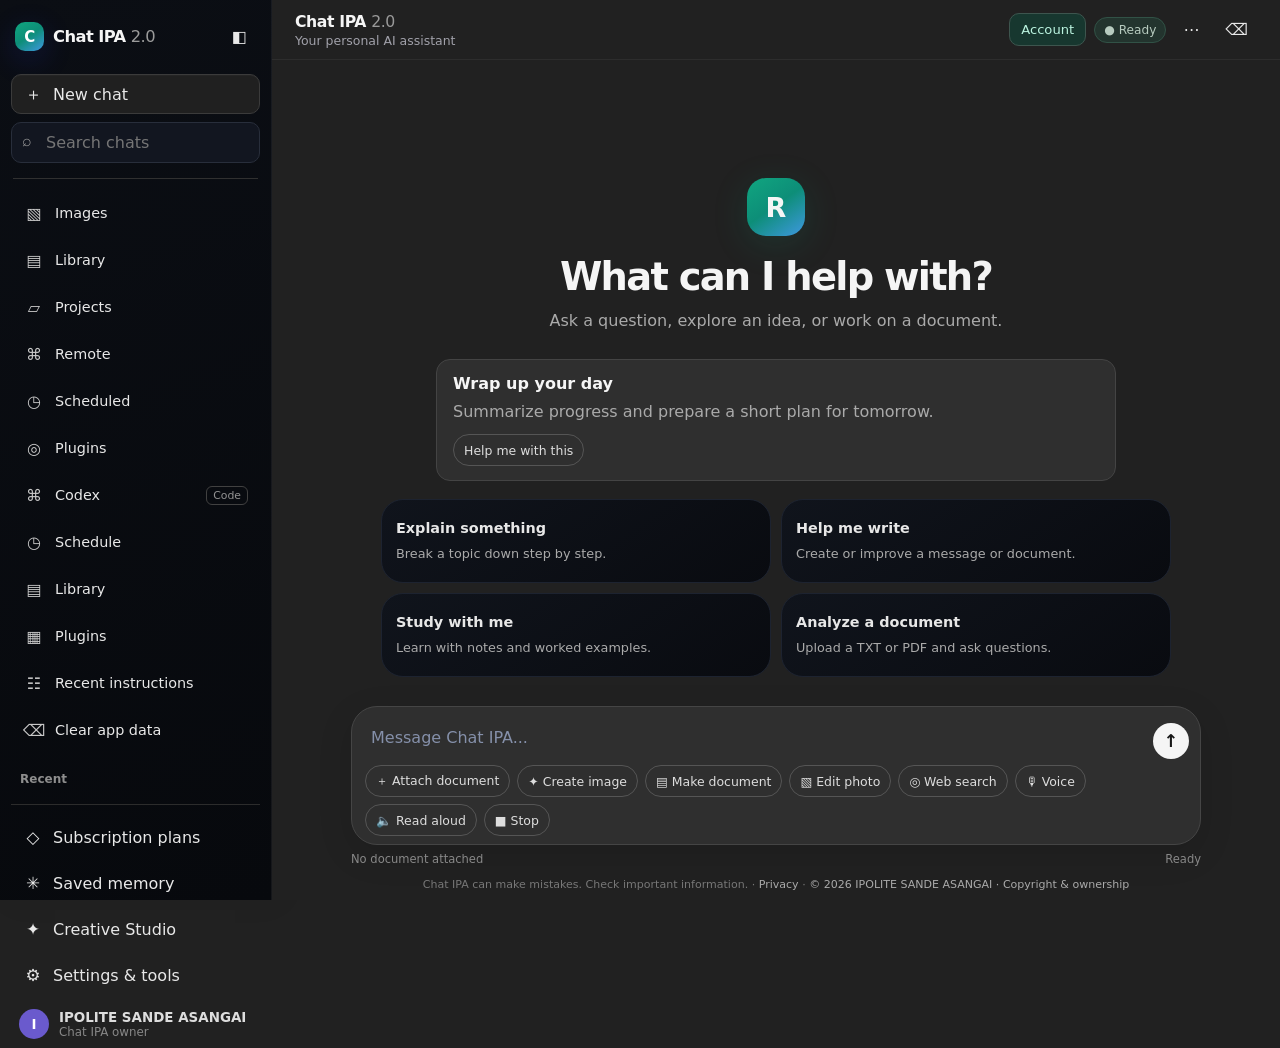
==== commit 56e4349f: "Keep Chat IPA branding in refreshed interface" ====
--- a/templates/index.html
+++ b/templates/index.html
@@ -4,26 +4,26 @@
   <meta charset="UTF-8">
   <meta name="viewport" content="width=device-width, initial-scale=1, viewport-fit=cover">
   <meta name="theme-color" content="#212121">
-  <meta name="application-name" content="RYDON AI">
+  <meta name="application-name" content="Chat IPA">
   <meta name="apple-mobile-web-app-capable" content="yes">
-  <meta name="apple-mobile-web-app-title" content="RYDON AI">
+  <meta name="apple-mobile-web-app-title" content="Chat IPA">
   <meta name="apple-mobile-web-app-status-bar-style" content="black-translucent">
-  <meta name="description" content="RYDON AI — your personal AI assistant for chat, voice, documents and web search.">
+  <meta name="description" content="Chat IPA — your personal AI assistant for chat, voice, documents and web search.">
   <meta name="robots" content="index, follow">
   <link rel="canonical" href="https://rydon-ai-2.onrender.com/">
   <meta property="og:type" content="website">
-  <meta property="og:site_name" content="RYDON AI">
-  <meta property="og:title" content="RYDON AI — Your Personal AI Assistant">
-  <meta property="og:description" content="Chat with RYDON AI, use voice features, work with documents, and search the web.">
+  <meta property="og:site_name" content="Chat IPA">
+  <meta property="og:title" content="Chat IPA — Your Personal AI Assistant">
+  <meta property="og:description" content="Chat with Chat IPA, use voice features, work with documents, and search the web.">
   <meta property="og:url" content="https://rydon-ai-2.onrender.com/">
   <meta name="twitter:card" content="summary">
-  <meta name="twitter:title" content="RYDON AI — Your Personal AI Assistant">
-  <meta name="twitter:description" content="Chat with RYDON AI, use voice features, work with documents, and search the web.">
+  <meta name="twitter:title" content="Chat IPA — Your Personal AI Assistant">
+  <meta name="twitter:description" content="Chat with Chat IPA, use voice features, work with documents, and search the web.">
   <script type="application/ld+json">
   {
     "@context": "https://schema.org",
     "@type": "WebApplication",
-    "name": "RYDON AI",
+    "name": "Chat IPA",
     "url": "https://rydon-ai-2.onrender.com/",
     "description": "A browser-based AI assistant for chat, voice, document help and web search.",
     "applicationCategory": "UtilitiesApplication",
@@ -34,7 +34,7 @@
   <link rel="manifest" href="/static/manifest.webmanifest">
   <link rel="icon" href="/static/rydon-icon.svg" type="image/svg+xml">
   <link rel="apple-touch-icon" sizes="180x180" href="/static/apple-touch-icon.png">
-  <title>RYDON AI</title>
+  <title>Chat IPA</title>
   <style>
     :root{color-scheme:dark;--bg:#212121;--sidebar:#171717;--panel:#2f2f2f;--panel2:#262626;--line:#3c3c3c;--text:#f5f5f5;--muted:#aaa;--accent:#10a37f}
     *{box-sizing:border-box}html,body{height:100%;width:100%;margin:0}
@@ -166,7 +166,7 @@
     @media(max-width:650px){.plan-grid{grid-template-columns:1fr}.account-modal{padding:26px 20px 22px;border-radius:22px}.top-actions .account-btn{font-size:.74rem;padding:7px 8px}}
     @media(prefers-reduced-motion:reduce){*,*::before,*::after{scroll-behavior:auto!important;transition:none!important}}
   
-    /* RYDON AI visual refresh: match the approved dark mobile mockup */
+    /* Chat IPA visual refresh: match the approved dark mobile mockup */
     :root{--bg:#000;--sidebar:#090b10;--panel:#171b24;--panel2:#10131a;--line:#252a35;--text:#f7f8fc;--muted:#9ca7bd;--accent:#4b55ff}
     body,.app,.main{background:#000}
     .sidebar{background:linear-gradient(160deg,#0b0e14 0%,#07090d 100%);border-right-color:#252a35}
@@ -208,7 +208,7 @@
 <div class="app">
   <aside class="sidebar" id="sidebar">
     <div class="brand-row">
-      <div class="brand"><span class="brand-mark">C</span><span>RYDON AI <span style="color:#9b9b9b;font-weight:500">2.0</span></span></div>
+      <div class="brand"><span class="brand-mark">C</span><span>Chat IPA <span style="color:#9b9b9b;font-weight:500">2.0</span></span></div>
       <button class="icon-btn" id="closeSidebar" type="button" aria-label="Close sidebar">◧</button>
     </div>
     <button class="side-btn primary" id="newChat" type="button"><span class="glyph">＋</span> New chat</button>
@@ -220,14 +220,14 @@
       <button class="side-btn" id="memory" type="button"><span class="glyph">✳</span> Saved memory</button>
       <a class="side-btn" href="/studio" style="text-decoration:none"><span class="glyph">✦</span> Creative Studio</a>
       <button class="side-btn" id="settings" type="button"><span class="glyph">⚙</span> Settings & tools</button>
-      <div class="profile"><div class="avatar">I</div><div><div style="font-weight:650">IPOLITE SANDE ASANGAI</div><div style="color:#888;font-size:.74rem">RYDON AI owner</div></div></div>
+      <div class="profile"><div class="avatar">I</div><div><div style="font-weight:650">IPOLITE SANDE ASANGAI</div><div style="color:#888;font-size:.74rem">Chat IPA owner</div></div></div>
     </div>
   </aside>
   <main class="main">
     <header class="topbar">
       <div style="display:flex;align-items:center;gap:10px;min-width:0">
         <button class="icon-btn mobile-menu" id="openSidebar" type="button" aria-label="Open sidebar">☰</button>
-        <div><div class="top-title">RYDON AI <span style="color:#999;font-weight:450">2.0</span></div><div class="top-sub">Your personal AI assistant</div></div>
+        <div><div class="top-title">Chat IPA <span style="color:#999;font-weight:450">2.0</span></div><div class="top-sub">Your personal AI assistant</div></div>
       </div>
       <div class="top-actions"><button class="account-btn" id="accountButton" type="button">Log in / Create account</button><span class="status-pill" id="connectionBadge">● Ready</span><button class="icon-btn" id="clear" type="button" title="Clear current chat" aria-label="Clear current chat">⌫</button></div>
     </header>
@@ -235,7 +235,7 @@
     <section class="composer-area">
       <div class="composer-shell">
         <form id="form">
-          <textarea id="message" rows="1" placeholder="Message RYDON AI..." autocomplete="off" required maxlength="4000"></textarea>
+          <textarea id="message" rows="1" placeholder="Message Chat IPA..." autocomplete="off" required maxlength="4000"></textarea>
           <button class="send-btn" id="send" type="submit" title="Send message" aria-label="Send message">↑</button>
         </form>
         <div class="composer-tools">
@@ -252,7 +252,7 @@
       </div>
       <div class="statusline"><span id="fileStatus">No document attached</span><span id="status">Ready</span></div>
     </section>
-    <footer class="legal">RYDON AI can make mistakes. Check important information. · <a href="/privacy">Privacy</a> · <a href="/copyright">© 2026 IPOLITE SANDE ASANGAI · Copyright &amp; ownership</a></footer>
+    <footer class="legal">Chat IPA can make mistakes. Check important information. · <a href="/privacy">Privacy</a> · <a href="/copyright">© 2026 IPOLITE SANDE ASANGAI · Copyright &amp; ownership</a></footer>
   </main>
 </div>
 <div class="modal-backdrop" id="accountBackdrop" hidden>
@@ -260,7 +260,7 @@
     <div class="modal-head">
       <button class="modal-close" id="closeAccountModal" type="button" aria-label="Close account window">✕</button>
       <div class="account-brandmark" aria-hidden="true">C</div>
-      <h2 id="accountModalTitle">Welcome to RYDON AI</h2>
+      <h2 id="accountModalTitle">Welcome to Chat IPA</h2>
       <p>Log in or create an account to continue</p>
     </div>
     <div id="accountSignedOut">
@@ -446,10 +446,10 @@
     chat.scrollTop=chat.scrollHeight;
   }
   function loadConversation(id){
-    activeId=id;const c=activeConversation();if(!c)return;history=c.messages.slice(-60);documentContext='';fileInput.value='';fileStatus.textContent='No document attached';input.placeholder='Message RYDON AI...';renderMessages();renderChatList();sidebar.classList.remove('mobile-open');
+    activeId=id;const c=activeConversation();if(!c)return;history=c.messages.slice(-60);documentContext='';fileInput.value='';fileStatus.textContent='No document attached';input.placeholder='Message Chat IPA...';renderMessages();renderChatList();sidebar.classList.remove('mobile-open');
   }
   function newChat(){
-    activeId=null;history=[];documentContext='';fileInput.value='';fileStatus.textContent='No document attached';input.placeholder='Message RYDON AI...';showWelcome();renderChatList();sidebar.classList.remove('mobile-open');input.focus();
+    activeId=null;history=[];documentContext='';fileInput.value='';fileStatus.textContent='No document attached';input.placeholder='Message Chat IPA...';showWelcome();renderChatList();sidebar.classList.remove('mobile-open');input.focus();
   }
   function saveCurrent(){
     if(!history.length)return;
@@ -472,9 +472,9 @@
     createImageButton.classList.toggle('mode-active', imageMode === 'generate');
     createImageButton.setAttribute('aria-pressed', String(imageMode === 'generate'));
     editImageButton.classList.toggle('mode-active', imageMode === 'edit');
-    input.placeholder = imageMode === 'generate' ? 'Describe the image to create…' : imageMode === 'edit' ? 'Describe how to edit your photo…' : (selectedImageFile ? 'Describe the edit for your photo…' : 'Message RYDON AI...');
+    input.placeholder = imageMode === 'generate' ? 'Describe the image to create…' : imageMode === 'edit' ? 'Describe how to edit your photo…' : (selectedImageFile ? 'Describe the edit for your photo…' : 'Message Chat IPA...');
     status.textContent = imageMode === 'generate' ? 'Image creation mode · describe what you want' : imageMode === 'edit' ? 'Photo editing mode · choose a photo' : 'Ready';
-    if (!imageMode && !selectedImageFile) input.placeholder = 'Message RYDON AI...';
+    if (!imageMode && !selectedImageFile) input.placeholder = 'Message Chat IPA...';
   }
   createImageButton.addEventListener('click',()=>{
     documentMode=false;createDocumentButton.classList.remove('mode-active');createDocumentButton.setAttribute('aria-pressed','false');
@@ -490,7 +490,7 @@
       status.textContent='Document creation mode · describe the content and format';
     }else{
       createDocumentButton.classList.remove('mode-active');
-      input.placeholder='Message RYDON AI...';status.textContent='Ready';
+      input.placeholder='Message Chat IPA...';status.textContent='Ready';
     }
     createDocumentButton.setAttribute('aria-pressed',String(documentMode));
   });
@@ -554,10 +554,10 @@
   document.getElementById('openSidebar').addEventListener('click',()=>sidebar.classList.toggle('mobile-open'));
   searchChats.addEventListener('input',renderChatList);
   webSearch.addEventListener('click',()=>{webEnabled=!webEnabled;webSearch.classList.toggle('active',webEnabled);webSearch.setAttribute('aria-pressed',String(webEnabled));status.textContent=webEnabled?'Web search enabled':'Web search disabled'});
-  document.getElementById('settings').addEventListener('click',()=>alert('RYDON AI tools:\n\n• Web search: toggle it in the message box\n• Attach: upload a TXT or PDF (up to 5 MB)\n• Voice: use your microphone (browser permission required)\n• Read aloud: use the speaker button under an AI reply\n• Saved memory and chat history are stored in this browser.'));
+  document.getElementById('settings').addEventListener('click',()=>alert('Chat IPA tools:\n\n• Web search: toggle it in the message box\n• Attach: upload a TXT or PDF (up to 5 MB)\n• Voice: use your microphone (browser permission required)\n• Read aloud: use the speaker button under an AI reply\n• Saved memory and chat history are stored in this browser.'));
   document.getElementById('memory').addEventListener('click',()=>{
     const current=savedMemory.join('\n');
-    const action=prompt('Edit your local RYDON AI memory. One preference per line. This stays in this browser.\n\nType CLEAR to erase it, or edit the lines below:',current);
+    const action=prompt('Edit your local Chat IPA memory. One preference per line. This stays in this browser.\n\nType CLEAR to erase it, or edit the lines below:',current);
     if(action===null)return;
     if(action.trim().toUpperCase()==='CLEAR'){savedMemory=[];localStorage.removeItem(MEMORY_KEY);status.textContent='Local memory erased.';return}
     savedMemory=action.split(/\r?\n/).map(x=>x.trim()).filter(Boolean).map(x=>x.slice(0,500)).slice(-30);
@@ -597,7 +597,7 @@
         addMessage(content,'ai');await appendDocumentExports(content);
         history.push({role:'assistant',content:content});
         documentMode=false;createDocumentButton.classList.remove('mode-active');createDocumentButton.setAttribute('aria-pressed','false');
-        input.placeholder='Message RYDON AI...';status.textContent='Document ready · download it below';badge.textContent='● Connected';
+        input.placeholder='Message Chat IPA...';status.textContent='Document ready · download it below';badge.textContent='● Connected';
       }else if(runImageMode==='generate'){
         const response=await fetch('/api/studio/image',{method:'POST',headers:{'Content-Type':'application/json'},body:JSON.stringify({prompt:message})});
         const data=await response.json();if(!response.ok)throw new Error(data.error||'Image generation failed.');
@@ -605,7 +605,7 @@
         if(!src)throw new Error('The provider returned no image.');
         addMessage('Here is your generated image.','ai');appendImageResult(src,'rydon-generated-image.png');
         history.push({role:'assistant',content:'Here is your generated image. [Image shown in this chat]'});
-        imageMode='';createImageButton.classList.remove('mode-active');createImageButton.setAttribute('aria-pressed','false');input.placeholder='Message RYDON AI...';
+        imageMode='';createImageButton.classList.remove('mode-active');createImageButton.setAttribute('aria-pressed','false');input.placeholder='Message Chat IPA...';
         status.textContent='Image generated';badge.textContent='● Connected';
       }else if(imageMode==='edit'){
         if(!selectedImageFile)throw new Error('Choose a photo with Edit photo, then describe the changes.');
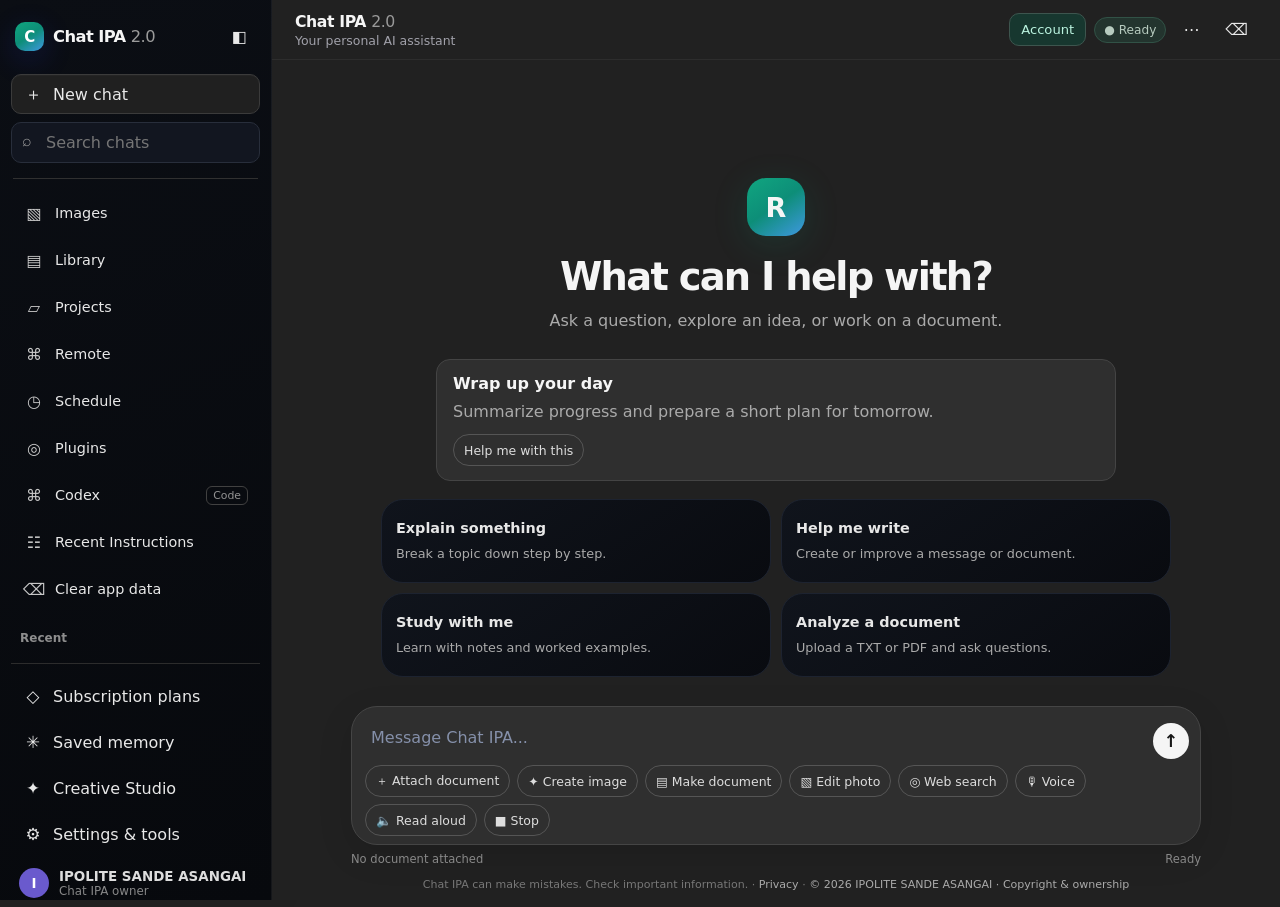
==== commit b0cd9860: "Refresh mobile theme color and asset cache versions" ====
--- a/templates/index.html
+++ b/templates/index.html
@@ -3,7 +3,7 @@
 <head>
   <meta charset="UTF-8">
   <meta name="viewport" content="width=device-width, initial-scale=1, viewport-fit=cover">
-  <meta name="theme-color" content="#212121">
+  <meta name="theme-color" content="#000000">
   <meta name="application-name" content="Chat IPA">
   <meta name="apple-mobile-web-app-capable" content="yes">
   <meta name="apple-mobile-web-app-title" content="Chat IPA">
@@ -201,8 +201,8 @@
     }
 
   </style>
-  <link rel="stylesheet" href="/static/workspace.css?v=2">
-  <link rel="stylesheet" href="/static/window-refresh.css?v=1">
+  <link rel="stylesheet" href="/static/workspace.css?v=3">
+  <link rel="stylesheet" href="/static/window-refresh.css?v=2">
 </head>
 <body>
 <div class="app">
